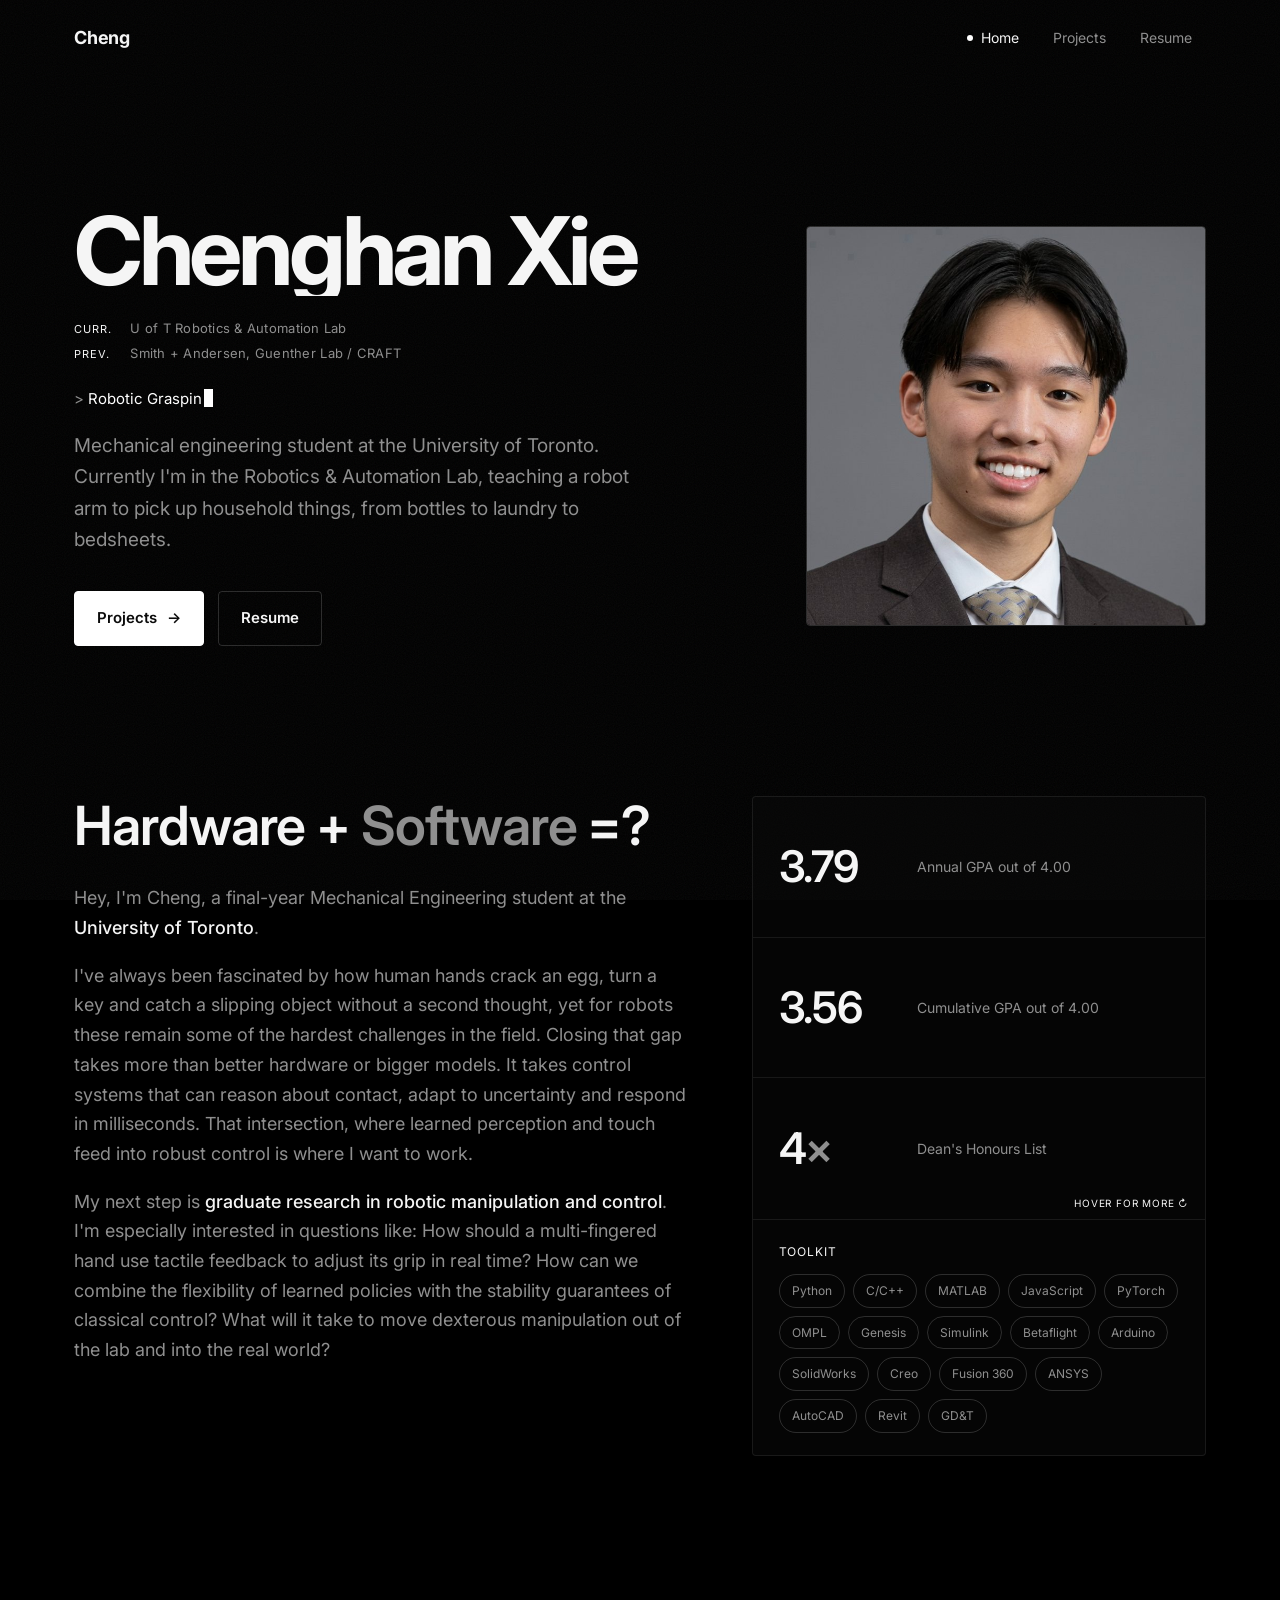
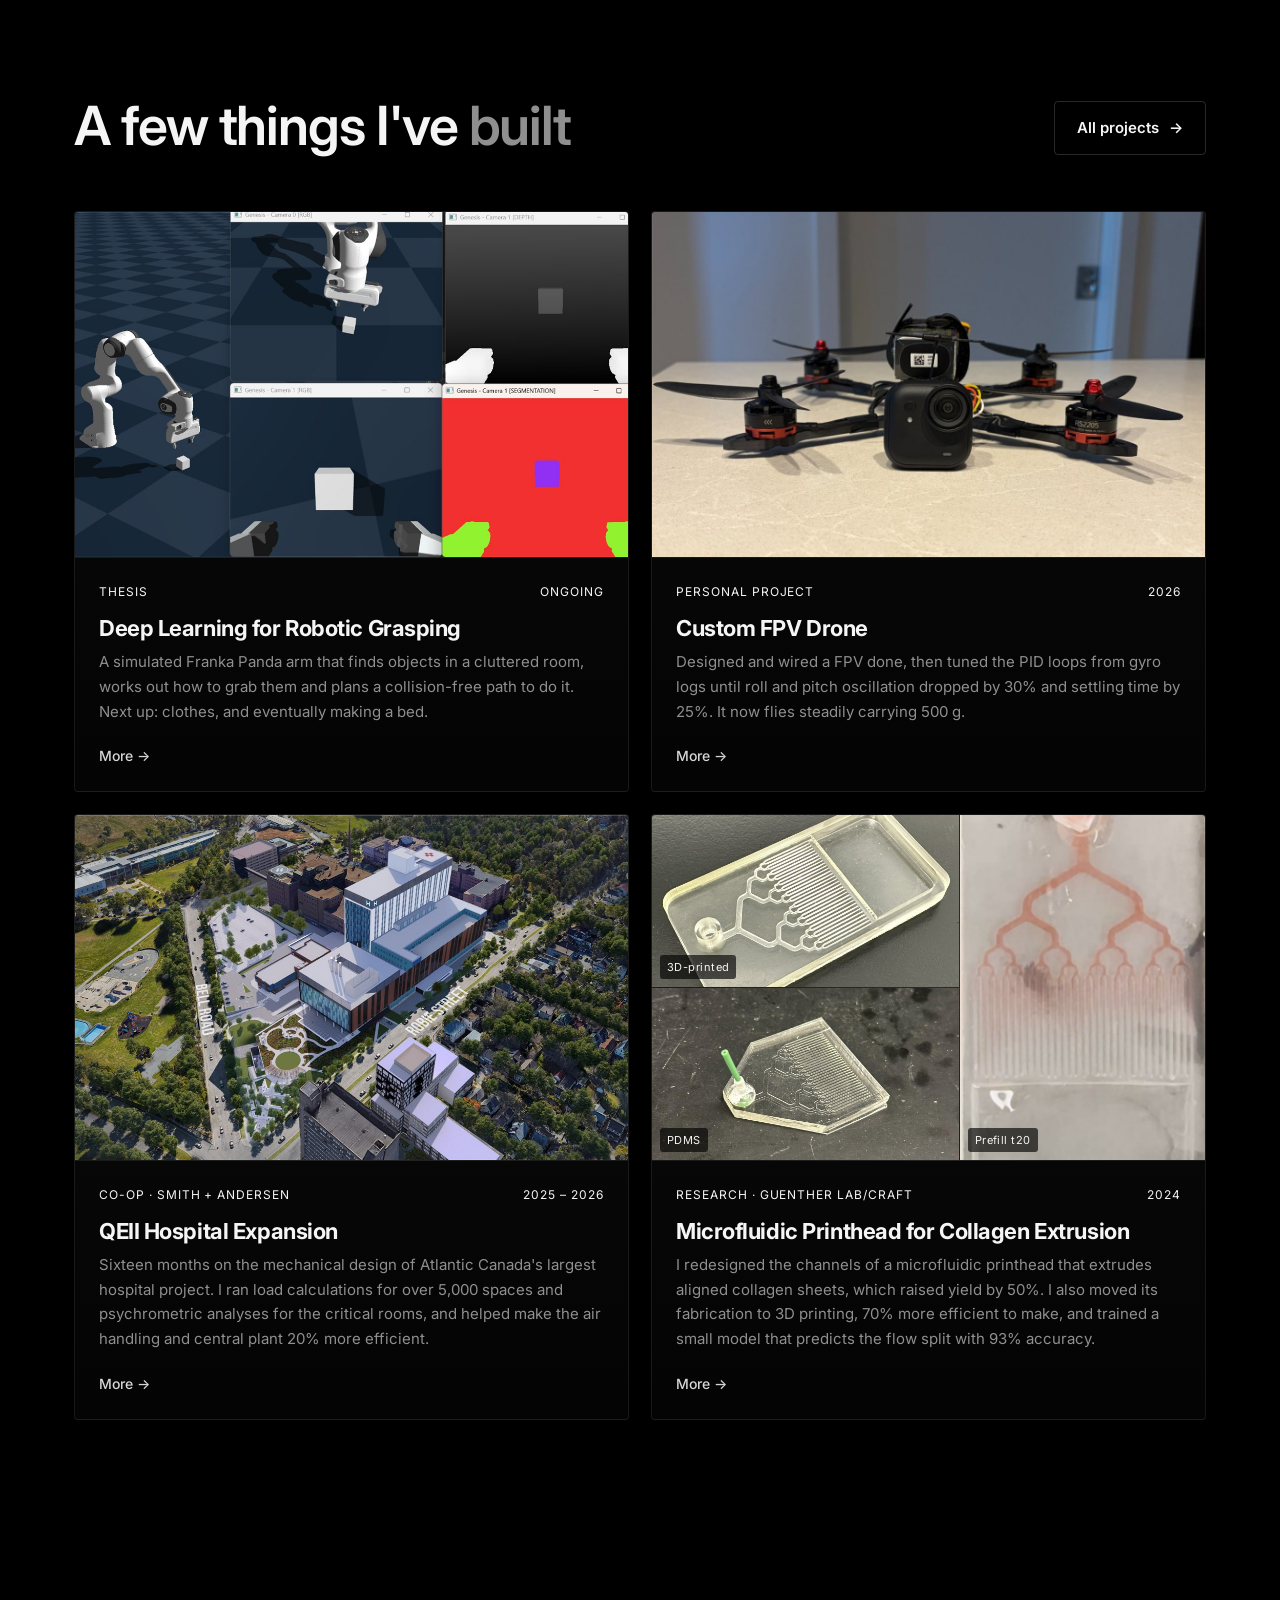
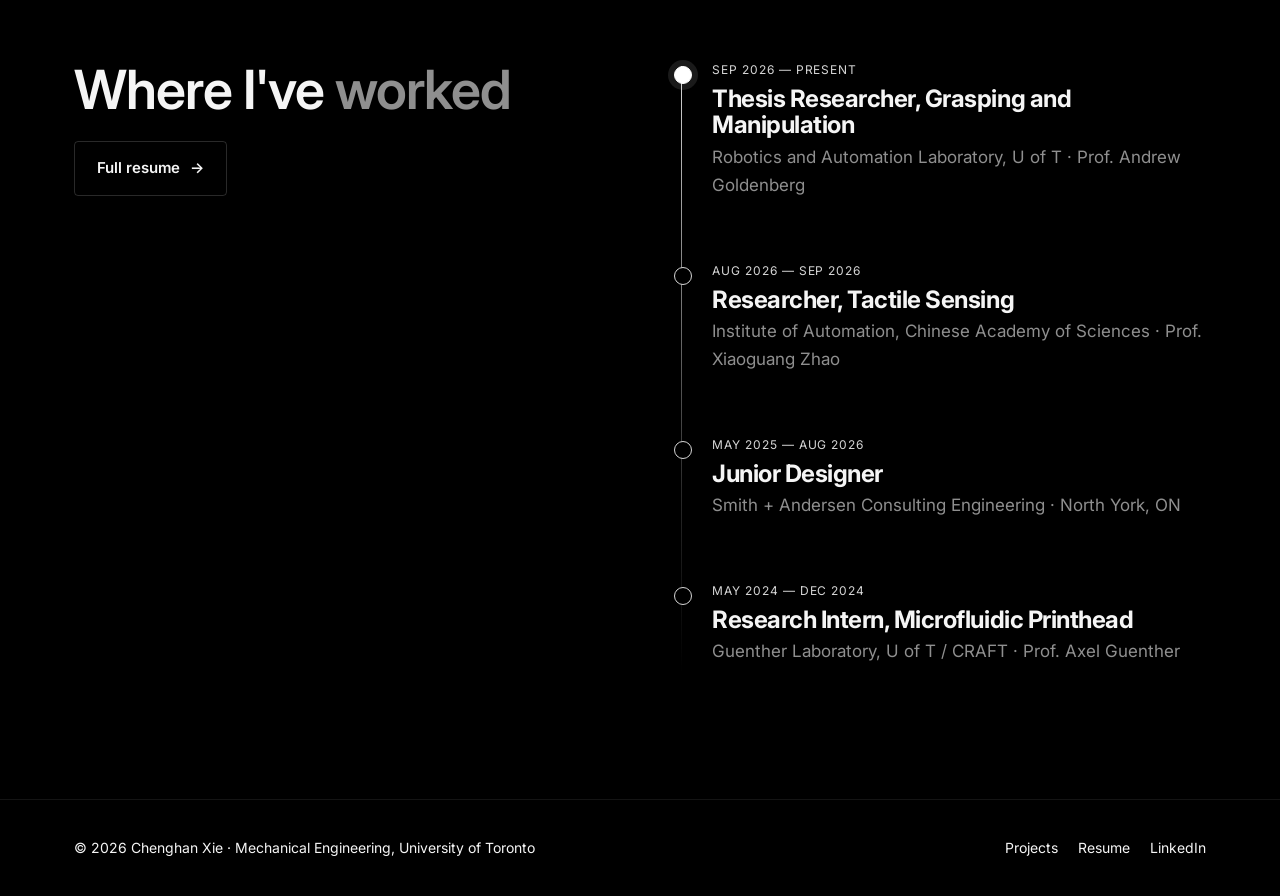
==== index.html @ 2b2cd71b "Initial site" ====
<!DOCTYPE html>
<html lang="en">
<head>
  <meta charset="UTF-8">
  <meta name="viewport" content="width=device-width, initial-scale=1.0">
  <title>Chenghan Xie</title>
  <meta name="description" content="Chenghan Xie, a mechanical engineering student at the University of Toronto working on robotic grasping and dexterous manipulation.">
  <link rel="preconnect" href="https://fonts.googleapis.com">
  <link rel="preconnect" href="https://fonts.gstatic.com" crossorigin>
  <link href="https://fonts.googleapis.com/css2?family=Inter:wght@400;500;600;700&display=swap" rel="stylesheet">
  <link rel="stylesheet" href="style.css">
</head>
<body>

  <nav class="nav">
    <div class="nav-inner">
      <a href="index.html" class="logo" aria-label="Home">
        Cheng<span class="tag"></span>
      </a>
      <button class="nav-toggle" aria-label="Menu" aria-expanded="false">☰</button>
      <ul class="nav-links">
        <li><a href="index.html" class="active">Home</a></li>
        <li><a href="projects.html">Projects</a></li>
        <li><a href="cv.html">Resume</a></li>
      </ul>
    </div>
  </nav>

  <header class="hero">
    <div class="container hero-grid">
      <div>
        <h1>
          <span class="line"><span>Chenghan Xie</span></span>
        </h1>
        <div class="affil mono"><span>Curr.</span> U of T Robotics &amp; Automation Lab<br><span>Prev.</span> Smith + Andersen, Guenther Lab / CRAFT</div>
        <div class="roles">&gt; <span class="typed" data-words='["Robotic Grasping","Robot Learning","Obstacle Avoidance","Mechanical Design", "Hospital Mechanical Systems"]'></span><span class="caret"></span></div>
        <p class="lead">Mechanical engineering student at the University of Toronto. Currently I'm in the Robotics &amp; Automation Lab, teaching a robot arm to pick up household things, from bottles to laundry to bedsheets.</p>
        <div class="hero-ctas">
          <a href="projects.html" class="btn btn-primary">Projects <span class="arrow">→</span></a>
          <a href="cv.html" class="btn">Resume</a>
        </div>
      </div>
      <figure class="hero-photo">
        <img src="images/headshot-web.jpg" alt="Headshot of Chenghan Xie" width="760" height="765">
      </figure>

    </div>

  </header>

  <section id="about">
    <div class="container about-split">
      <div class="about-text reveal">
        <h2 style="margin-bottom: 28px;">Hardware + <em>Software</em> =? </h2>
        <p>Hey, I'm Cheng, a final-year Mechanical Engineering student at the <strong>University of Toronto</strong>.</p>
        <p>I've always been fascinated by how human hands crack an egg, turn a key and catch a slipping object without a second thought, yet for robots these remain some of the hardest challenges in the field. Closing that gap takes more than better hardware or bigger models. It takes control systems that can reason about contact, adapt to uncertainty and respond in milliseconds. That intersection, where learned perception and touch feed into robust control is where I want to work.</p>
        <p>My next step is <strong>graduate research in robotic manipulation and control</strong>. I'm especially interested in questions like: How should a multi-fingered hand use tactile feedback to adjust its grip in real time? How can we combine the flexibility of learned policies with the stability guarantees of classical control? What will it take to move dexterous manipulation out of the lab and into the real world?</p>
      </div>
      <aside class="about-side">
        <div class="stats reveal">
          <div class="flip" tabindex="0" role="button" aria-label="GPA highlights. Activate to flip to full academic history.">
            <div class="flip-inner">
              <div class="flip-face flip-front">
                <div class="stat"><span class="idx mono"></span><div class="num"><span data-count="3.90">0</span></div><div class="label">Annual GPA out of 4.00</div></div>
                <div class="stat"><span class="idx mono"></span><div class="num"><span data-count="3.66">0</span></div><div class="label">Cumulative GPA out of 4.00</div></div>
                <div class="stat"><span class="idx mono"></span><div class="num"><span data-count="4">0</span><span class="unit">×</span></div><div class="label">Dean's Honours List</div></div>
                <span class="flip-hint mono"><span class="h-hover">Hover</span><span class="h-tap">Tap</span> for more ↻</span>
              </div>
              <div class="flip-face flip-back">
                <div class="ah-head mono">University of Toronto · B.A.Sc. Mechanical Engineering · 2022 – 2027</div>
                <div class="ah-col">
                  <h4 class="mono">Annual GPA</h4>
                  <div class="gbar"><span>Year 1</span><div class="track"><div class="fill" style="--w:82%"></div></div><b>3.28/4.00</b></div>
                  <div class="gbar"><span>Year 2</span><div class="track"><div class="fill" style="--w:95.75%"></div></div><b>3.83/4.00</b></div>
                  <div class="gbar"><span>Year 3</span><div class="track"><div class="fill" style="--w:97.5%"></div></div><b>3.90/4.00</b></div>
                  <p class="ah-note">Cumulative GPA <b>3.66</b></p>
                </div>
                <div class="ah-col">
                  <h4 class="mono">Honours &amp; awards</h4>
                  <div class="ah-item"><b>Dean's Honours List ×4</b><span></div>
                  <div class="ah-item"><b>MIE Summer Research Award</b><span>2024 · $7,500 · Guenther Lab</span></div>
                </div>
                <div class="ah-col">
                  <h4 class="mono">Teams &amp; leadership</h4>
                  <div class="ah-item"><b>U of T Formula Racing</b><span>Suspension Member · kinematic analysis, FEA</span></div>
                  <div class="ah-item"><b>ASHRAE U of T</b><span>Vice President</span></div>
                </div>
              </div>
            </div>
          </div>
          <div class="toolkit"><span class="mono">Toolkit</span><div class="chips"><span class="chip">Python</span><span class="chip">C/C++</span><span class="chip">MATLAB</span><span class="chip">JavaScript</span><span class="chip">PyTorch</span><span class="chip">OMPL</span><span class="chip">Genesis</span><span class="chip">Simulink</span><span class="chip">Betaflight</span><span class="chip">Arduino</span><span class="chip">SolidWorks</span><span class="chip">Creo</span><span class="chip">Fusion 360</span><span class="chip">ANSYS</span><span class="chip">AutoCAD</span><span class="chip">Revit</span><span class="chip">GD&amp;T</span></div></div>
        </div>
      </aside>
    </div>
  </section>

  <section id="work">
    <div class="container">
      <div class="section-head">
        <div class="reveal">
          <h2>A few things I've <em>built</em></h2>
        </div>
        <a href="projects.html" class="btn reveal">All projects <span class="arrow">→</span></a>
      </div>

      <div class="feature-grid two">
        <a href="projects.html#thesis" class="pcard reveal">
          <div class="viz"><img src="images/web/thesis-genesis.jpg" alt="Simulated Franka Panda arm reaching for a cube in Genesis, with RGB, depth and segmentation camera views" loading="lazy"></div>
          <div class="body">
            <div class="meta mono"><span>Thesis</span><span>Ongoing</span></div>
            <h3>Deep Learning for Robotic Grasping</h3>
            <p>A simulated Franka Panda arm that finds objects in a cluttered room, works out how to grab them and plans a collision-free path to do it. Next up: clothes, and eventually making a bed.</p>
            <span class="more">More →</span>
          </div>
        </a>

        <a href="projects.html#uav" class="pcard reveal reveal-delay-1">
          <div class="viz"><img src="images/web/uav-drone.jpg" alt="Custom-built FPV drone with a mounted action camera" loading="lazy"></div>
          <div class="body">
            <div class="meta mono"><span>Personal project</span><span>2026</span></div>
            <h3>Custom FPV Drone</h3>
            <p>Designed and wired a FPV done, then tuned the PID loops from gyro logs until roll and pitch oscillation dropped by 30% and settling time by 25%. It now flies steadily carrying 500 g.</p>
            <span class="more">More →</span>
          </div>
        </a>

        <a href="projects.html#hospital" class="pcard reveal">
          <div class="viz"><img src="images/web/qeii.jpg" alt="Rendering of the QEII Health Infrastructure Expansion Project in Halifax" loading="lazy"></div>
          <div class="body">
            <div class="meta mono"><span>Co-op · Smith + Andersen</span><span>2025 – 2026</span></div>
            <h3>QEII Hospital Expansion</h3>
            <p>Sixteen months on the mechanical design of Atlantic Canada's largest hospital project. I ran load calculations for over 5,000 spaces and psychrometric analyses for the critical rooms, and helped make the air handling and central plant 20% more efficient.</p>
            <span class="more">More →</span>
          </div>
        </a>

        <a href="projects.html#printhead" class="pcard reveal reveal-delay-1">
          <div class="viz">
            <div class="ph-grid">
              <div class="ph-compare">
                <div class="ph-cell"><img src="images/web/printhead-3d.jpg" alt="3D-printed clear microfluidic printhead with a bifurcating channel manifold" loading="lazy"><span class="ph-label">3D-printed</span></div>
                <div class="ph-cell"><img src="images/web/printhead-pdms.jpg" alt="PDMS microfluidic printhead with the same channel manifold and a green inlet tube" loading="lazy"><span class="ph-label">PDMS</span></div>
              </div>
              <div class="ph-cell slides" aria-label="Prefill sequence from t0 to t30">
                <img src="images/web/prefill-t0.jpg" class="on" data-label="Prefill t0" alt="Printhead prefill at t0">
                <img src="images/web/prefill-t8.jpg" data-label="Prefill t8" alt="Printhead prefill at t8">
                <img src="images/web/prefill-t12.jpg" data-label="Prefill t12" alt="Printhead prefill at t12">
                <img src="images/web/prefill-t20.jpg" data-label="Prefill t20" alt="Printhead prefill at t20">
                <img src="images/web/prefill-t30.jpg" data-label="Prefill t30" alt="Printhead prefill at t30">
                <span class="ph-label slide-label">Prefill t0</span>
              </div>
            </div>
          </div>
          <div class="body">
            <div class="meta mono"><span>Research · Guenther Lab/CRAFT</span><span>2024</span></div>
            <h3>Microfluidic Printhead for Collagen Extrusion</h3>
            <p>I redesigned the channels of a microfluidic printhead that extrudes aligned collagen sheets, which raised yield by 50%. I also moved its fabrication to 3D printing, 70% more efficient to make, and trained a small model that predicts the flow split with 93% accuracy.</p>
            <span class="more">More →</span>
          </div>
        </a>
      </div>
    </div>
  </section>

  <section id="experience">
    <div class="container about-grid" style="align-items: start;">
      <div class="reveal" style="position: sticky; top: 130px;">
        <h2 style="margin-bottom: 22px;">Where I've <em>worked</em></h2>
        <a href="cv.html" class="btn">Full resume <span class="arrow">→</span></a>
      </div>

      <div class="timeline">
        <div class="tl-item current reveal">
          <div class="when mono">Sep 2026 — Present</div>
          <h3>Thesis Researcher, Grasping and Manipulation</h3>
          <div class="where">Robotics and Automation Laboratory, U of T · Prof. Andrew Goldenberg</div>
        </div>
        <div class="tl-item reveal">
          <div class="when mono">Aug 2026 — Sep 2026</div>
          <h3>Researcher, Tactile Sensing</h3>
          <div class="where">Institute of Automation, Chinese Academy of Sciences · Prof. Xiaoguang Zhao</div>
        </div>
        <div class="tl-item reveal">
          <div class="when mono">May 2025 — Aug 2026</div>
          <h3>Junior Designer</h3>
          <div class="where">Smith + Andersen Consulting Engineering · North York, ON</div>
        </div>
        <div class="tl-item reveal">
          <div class="when mono">May 2024 — Dec 2024</div>
          <h3>Research Intern, Microfluidic Printhead</h3>
          <div class="where">Guenther Laboratory, U of T / CRAFT · Prof. Axel Guenther</div>
        </div>
      </div>
    </div>
  </section>

  <footer class="site-footer">
    <div class="container foot-inner">
      <span>© <span data-year></span> Chenghan Xie · Mechanical Engineering, University of Toronto</span>
      <div class="foot-links">
        <a href="projects.html">Projects</a>
        <a href="cv.html">Resume</a>
        <a href="https://www.linkedin.com/in/chenghan-xie/" target="_blank" rel="noopener">LinkedIn</a>
      </div>
    </div>
  </footer>

  <script src="main.js"></script>
</body>
</html>
---- style.css ----
:root {
  --bg: #000000;
  --bg-2: #050505;
  --panel: #0a0a0a;
  --panel-2: #111111;
  --line: rgba(255,255,255,0.08);
  --line-strong: rgba(255,255,255,0.16);
  --text: #f5f5f5;
  --muted: #8f8f8f;
  --dim: #5e5e5e;
  --cyan: #d6d6d6;
  --cyan-soft: rgba(255,255,255,0.06);
  --accent: #ffffff;
  --accent-soft: rgba(255,255,255,0.10);
  --green: #d9d9d9;

  --font-body: "Inter", system-ui, sans-serif;
  --font-display: var(--font-body);
  --font-mono: var(--font-body);

  --maxw: 1180px;
  --radius: 4px;
  --ease: cubic-bezier(.2, .7, .2, 1);
}

* { margin: 0; padding: 0; box-sizing: border-box; }

html { scroll-behavior: smooth; }

body {
  background: var(--bg);
  color: var(--text);
  font-family: var(--font-body);
  font-size: 17px;
  line-height: 1.65;
  -webkit-font-smoothing: antialiased;
  overflow-x: hidden;
}

body::after {
  content: "";
  position: fixed;
  inset: 0;
  z-index: -1;
  pointer-events: none;
  opacity: .05;
  background-image: url("data:image/svg+xml,%3Csvg xmlns='http://www.w3.org/2000/svg' width='160' height='160'%3E%3Cfilter id='n'%3E%3CfeTurbulence type='fractalNoise' baseFrequency='.9' numOctaves='2' stitchTiles='stitch'/%3E%3C/filter%3E%3Crect width='100%25' height='100%25' filter='url(%23n)'/%3E%3C/svg%3E");
}

img { max-width: 100%; display: block; }

a { color: inherit; text-decoration: none; }

::selection { background: var(--accent); color: #000; }

.container {
  max-width: var(--maxw);
  margin: 0 auto;
  padding: 0 24px;
}

.mono {
  font-family: var(--font-mono);
  font-size: 12px;
  letter-spacing: .08em;
  text-transform: uppercase;
}

.nav {
  position: fixed;
  top: 0; left: 0; right: 0;
  z-index: 100;
  transition: background .3s, border-color .3s, backdrop-filter .3s;
  border-bottom: 1px solid transparent;
}

.nav.scrolled {
  background: rgba(0,0,0,.78);
  backdrop-filter: blur(14px);
  border-bottom-color: var(--line);
}

.nav-inner {
  max-width: var(--maxw);
  margin: 0 auto;
  padding: 18px 24px;
  display: flex;
  align-items: center;
  justify-content: space-between;
}

.logo {
  display: flex;
  align-items: center;
  gap: 10px;
  font-family: var(--font-display);
  font-weight: 700;
  font-size: 18px;
  letter-spacing: -.01em;
}

.logo svg { width: 28px; height: 28px; color: var(--text); }

.logo span.tag { color: var(--text); font-family: var(--font-mono); font-size: 11px; font-weight: 400; }

.nav-links {
  display: flex;
  align-items: center;
  gap: 6px;
  list-style: none;
}

.nav-links a {
  display: block;
  padding: 8px 14px;
  border-radius: 4px;
  font-size: 14px;
  color: var(--muted);
  transition: color .2s, background .2s;
}

.nav-links a:hover { color: var(--text); background: rgba(255,255,255,.04); }

.nav-links a.active { color: var(--text); }

.nav-links a.active::before {
  content: "";
  display: inline-block;
  width: 6px; height: 6px;
  margin-right: 8px;
  border-radius: 50%;
  background: var(--accent);
  vertical-align: middle;
  transform: translateY(-1px);
}

.nav-links a.btn-nav {
  color: #000;
  background: var(--text);
  font-weight: 600;
  margin-left: 8px;
}

.nav-links a.btn-nav:hover { background: var(--cyan); }

.nav-toggle {
  display: none;
  background: none;
  border: 1px solid var(--line-strong);
  color: var(--text);
  border-radius: 4px;
  width: 40px; height: 40px;
  font-family: inherit;
  cursor: pointer;
}

.btn {
  display: inline-flex;
  align-items: center;
  gap: 10px;
  padding: 14px 22px;
  border-radius: 4px;
  font-weight: 600;
  font-size: 15px;
  border: 1px solid var(--line-strong);
  transition: transform .25s var(--ease), background .25s, border-color .25s, color .25s;
  cursor: pointer;
  background: none;
  color: var(--text);
  font-family: inherit;
}

.btn:hover { transform: translateY(-2px); border-color: var(--cyan); }

.btn-primary { background: var(--accent); color: #0b0b0b; border-color: var(--accent); }

.btn-primary:hover { background: #d4d4d4; border-color: #d4d4d4; }

.btn .arrow { transition: transform .25s var(--ease); }

.btn:hover .arrow { transform: translateX(4px); }

section { position: relative; padding: 120px 0; }

.section-head {
  display: flex;
  align-items: flex-end;
  justify-content: space-between;
  gap: 24px;
  margin-bottom: 56px;
  flex-wrap: wrap;
}

.eyebrow {
  display: inline-flex;
  align-items: center;
  gap: 10px;
  color: var(--cyan);
  margin-bottom: 16px;
}

.eyebrow::before {
  content: "";
  width: 28px;
  height: 1px;
  background: var(--cyan);
}

h1, h2, h3, h4 {
  font-family: var(--font-display);
  letter-spacing: -.02em;
  line-height: 1.1;
}

h2 { font-size: clamp(34px, 4.5vw, 54px); font-weight: 600; }

h2 em { font-style: normal; color: var(--muted); }

.lead { color: var(--muted); font-size: 19px; max-width: 620px; }

.reveal {
  opacity: 0;
  transform: translateY(28px);
  transition: opacity .9s var(--ease), transform .9s var(--ease);
}

.reveal.in { opacity: 1; transform: none; }

.reveal-delay-1 { transition-delay: .1s; }
.reveal-delay-2 { transition-delay: .2s; }
.reveal-delay-3 { transition-delay: .3s; }

.hero {
  position: relative;
  min-height: 84vh;
  display: flex;
  align-items: center;
  padding: 120px 0 24px;
  overflow: hidden;
}

.hero-canvas {
  position: absolute;
  inset: 0;
  width: 100%;
  height: 100%;
}

.hand-hud { position: absolute; inset: 0; pointer-events: none; z-index: 1; overflow: hidden; }

.hud-label {
  position: absolute;
  top: 0; left: 0;
  font-family: var(--font-mono);
  font-size: 10px;
  letter-spacing: .08em;
  color: var(--muted);
  padding-left: 10px;
  border-left: 1px solid var(--cyan);
  line-height: 1.5;
  white-space: nowrap;
  will-change: transform;
}

.hud-label::before {
  content: "";
  position: absolute;
  left: -19px; top: 26px;
  width: 18px; height: 1px;
  background: var(--cyan);
  transform: rotate(-35deg);
  transform-origin: right center;
}

.hud-label span { display: block; color: var(--text); }

.hud-label.left { padding: 0 10px 0 0; border-left: none; border-right: 1px solid var(--cyan); text-align: right; }

.hud-label.left::before { left: auto; right: -19px; top: -8px; transform: rotate(-35deg); transform-origin: left center; }

.hud-label b { color: var(--cyan); font-weight: 500; }

@media (max-width: 1000px) { .hand-hud { display: none; } }

.hero-grid {
  position: relative;
  z-index: 2;
  display: grid;
  grid-template-columns: 1.1fr 1fr;
  gap: 40px;
  align-items: center;
  pointer-events: none;
}

.hero-grid a, .hero-grid button { pointer-events: auto; }

.hero-photo { justify-self: end; width: min(100%, 400px); margin: 0; }
.hero-photo img {
  display: block;
  width: 100%;
  height: auto;
  aspect-ratio: 1;
  object-fit: cover;
  border: 1px solid var(--line-strong);
  border-radius: var(--radius);
}

.status-chip {
  display: inline-flex;
  align-items: center;
  gap: 10px;
  padding: 7px 14px 7px 10px;
  border: 1px solid var(--line-strong);
  border-radius: 999px;
  background: rgba(10,10,10,.7);
  backdrop-filter: blur(8px);
  font-size: 13px;
  color: var(--muted);
  margin-bottom: 28px;
}

.status-chip .dot {
  width: 8px; height: 8px;
  border-radius: 50%;
  background: var(--green);
  box-shadow: 0 0 0 0 rgba(255,255,255,.6);
  animation: pulse 2s infinite;
}

.hero h1 {
  font-size: clamp(48px, 7.4vw, 104px);
  font-weight: 700;
  letter-spacing: -.045em;
  line-height: .95;
  margin-bottom: 26px;
}

.hero h1 .line { display: block; overflow: hidden; }

.hero h1 .line span {
  display: inline-block;
  transform: translateY(105%);
  animation: rise 1s var(--ease) forwards;
}

.hero h1 .line:nth-child(2) span { animation-delay: .12s; }

.hero h1 .outline {
  color: transparent;
  -webkit-text-stroke: 1.2px var(--text);
}

.hero .roles {
  font-family: var(--font-mono);
  font-size: 15px;
  color: var(--muted);
  margin-bottom: 18px;
  min-height: 24px;
}

.hero .roles .typed { color: var(--accent); }

.hero .roles .caret {
  display: inline-block;
  width: 9px; height: 18px;
  background: var(--accent);
  vertical-align: -3px;
  margin-left: 2px;
  animation: blink 1s steps(1) infinite;
}

.hero p.lead { margin-bottom: 36px; }

.hero-ctas { display: flex; gap: 14px; flex-wrap: wrap; }

.hero-spec {
  position: absolute;
  right: calc(-1 * max(0px, (100vw - var(--maxw)) / 2 - 24px));
  bottom: -150px;
  font-family: var(--font-mono);
  font-size: 11px;
  color: var(--text);
  border: 1px solid var(--line-strong);
  background: rgba(0,0,0,.6);
  backdrop-filter: blur(6px);
  min-width: 260px;
}

.hero-spec .row {
  display: grid;
  grid-template-columns: 110px 1fr;
  border-bottom: 1px solid var(--line);
}

.hero-spec .row:last-child { border-bottom: none; }

.hero-spec .row > div { padding: 7px 10px; }

.hero-spec .row > div:first-child { border-right: 1px solid var(--line); text-transform: uppercase; letter-spacing: .08em; }

.hero-spec .row > div:last-child { color: var(--text); }

.hero-spec .title-row { background: var(--cyan-soft); color: var(--cyan); padding: 7px 10px; letter-spacing: .1em; }

.scroll-cue {
  position: absolute;
  bottom: 28px;
  left: 50%;
  transform: translateX(-50%);
  display: flex;
  flex-direction: column;
  align-items: center;
  gap: 10px;
  color: var(--text);
  z-index: 2;
}

.scroll-cue .mouse {
  width: 22px; height: 34px;
  border: 1.5px solid var(--dim);
  border-radius: 4px;
  position: relative;
}

.scroll-cue .mouse::after {
  content: "";
  position: absolute;
  left: 50%; top: 7px;
  width: 2px; height: 7px;
  margin-left: -1px;
  background: var(--cyan);
  border-radius: 2px;
  animation: wheel 1.8s infinite;
}

.marquee {
  border-top: 1px solid var(--line);
  border-bottom: 1px solid var(--line);
  padding: 22px 0;
  overflow: hidden;
  background: rgba(8,8,8,.6);
  mask-image: linear-gradient(90deg, transparent, #000 10%, #000 90%, transparent);
}

.marquee-track {
  display: flex;
  gap: 56px;
  width: max-content;
  animation: marquee 40s linear infinite;
}

.marquee-track span {
  font-family: var(--font-display);
  font-size: 22px;
  font-weight: 500;
  color: var(--muted);
  white-space: nowrap;
  display: flex;
  align-items: center;
  gap: 56px;
}

.marquee-track span::after { content: "✦"; color: var(--accent); font-size: 14px; }

.stats {
  display: grid;
  grid-template-columns: repeat(3, 1fr);
  border: 1px solid var(--line);
  border-radius: var(--radius);
  overflow: hidden;
  background: rgba(10,10,10,.5);
}

.stat {
  padding: 32px 26px;
  border-right: 1px solid var(--line);
  position: relative;
}

.stat:nth-child(3) { border-right: none; }

.stats .toolkit {
  grid-column: 1 / -1;
  display: flex;
  align-items: baseline;
  gap: 22px;
  padding: 22px 26px;
  border-top: 1px solid var(--line);
}

.stats .toolkit > .mono { color: var(--text); flex: none; }

.stats .toolkit .chips { margin-top: 0; }

.about-solo .about-text { max-width: 820px; }

.stat .num {
  font-family: var(--font-display);
  font-size: clamp(32px, 3.4vw, 46px);
  font-weight: 600;
  letter-spacing: -.03em;
  line-height: 1;
  margin-bottom: 10px;
}

.stat .num .unit { color: var(--muted); }

.stat .label { color: var(--muted); font-size: 14px; line-height: 1.4; }

.stat .idx { position: absolute; top: 12px; right: 14px; color: var(--text); }

.about-grid {
  display: grid;
  grid-template-columns: 1fr 1fr;
  gap: 64px;
  align-items: center;
}

.about-text p { color: var(--muted); margin-bottom: 18px; font-size: 18px; }

.about-text p strong { color: var(--text); font-weight: 500; }

.figure {
  border: 1px solid var(--line-strong);
  border-radius: var(--radius);
  background: rgba(6,6,6,.8);
  position: relative;
  overflow: hidden;
}

.figure-head, .figure-foot {
  display: flex;
  justify-content: space-between;
  padding: 12px 16px;
  color: var(--text);
  border-bottom: 1px solid var(--line);
}

.figure-foot { border-bottom: none; border-top: 1px solid var(--line); }

.figure-foot b { color: var(--cyan); font-weight: 500; }

.figure svg { display: block; width: 100%; height: auto; }

.chips { display: flex; flex-wrap: wrap; gap: 8px; margin-top: 26px; }

.chip {
  font-family: var(--font-mono);
  font-size: 12px;
  padding: 6px 12px;
  border-radius: 999px;
  border: 1px solid var(--line-strong);
  color: var(--muted);
}

.feature-grid {
  display: grid;
  grid-template-columns: repeat(3, 1fr);
  gap: 22px;
}

.pcard {
  position: relative;
  border: 1px solid var(--line);
  border-radius: var(--radius);
  background: linear-gradient(180deg, var(--panel), rgba(10,10,10,.4));
  overflow: hidden;
  display: flex;
  flex-direction: column;
  transition: transform .5s var(--ease), border-color .3s;
  transform-style: preserve-3d;
}

.pcard .viz {
  aspect-ratio: 16 / 10;
  border-bottom: 1px solid var(--line);
  background: radial-gradient(circle at 50% 40%, rgba(255,255,255,.08), transparent 70%);
  position: relative;
  overflow: hidden;
}

.pcard .viz svg { width: 100%; height: 100%; }

.pcard .viz img { width: 100%; height: 100%; object-fit: cover; }

.pcard .body { padding: 24px; display: flex; flex-direction: column; flex: 1; }

.pcard .meta { display: flex; justify-content: space-between; color: var(--text); margin-bottom: 14px; }

.pcard h3 { font-size: 22px; margin-bottom: 10px; }

.pcard p { color: var(--muted); font-size: 15px; flex: 1; }

.pcard .more {
  margin-top: 20px;
  display: inline-flex;
  align-items: center;
  gap: 8px;
  color: var(--cyan);
  font-size: 14px;
  font-weight: 500;
}

.timeline { position: relative; padding-left: 40px; }

.timeline::before {
  content: "";
  position: absolute;
  left: 9px; top: 6px; bottom: 6px;
  width: 1px;
  background: linear-gradient(var(--cyan), var(--line-strong) 70%, transparent);
}

.tl-item { position: relative; padding-bottom: 48px; }

.tl-item:last-child { padding-bottom: 0; }

.tl-item::before {
  content: "";
  position: absolute;
  left: -38px; top: 6px;
  width: 16px; height: 16px;
  border-radius: 50%;
  border: 1.5px solid var(--cyan);
  background: var(--bg);
}

.tl-item.current::before { background: var(--accent); border-color: var(--accent); box-shadow: 0 0 0 6px var(--accent-soft); }

.tl-item .when { color: var(--cyan); margin-bottom: 6px; }

.tl-item h3 { font-size: 24px; margin-bottom: 4px; }

.tl-item .where { color: var(--muted); margin-bottom: 14px; }

.tl-item ul { list-style: none; color: var(--muted); }

.tl-item li { position: relative; padding-left: 20px; margin-bottom: 6px; font-size: 16px; }

.tl-item li::before { content: "▸"; position: absolute; left: 0; color: var(--accent); font-size: 12px; top: 3px; }

.cta {
  border: 1px solid var(--line-strong);
  border-radius: 4px;
  padding: 80px 56px;
  text-align: center;
  position: relative;
  overflow: hidden;
  background: radial-gradient(ellipse at 50% 0%, rgba(255,255,255,.12), transparent 60%), var(--panel);
}

.cta h2 { margin-bottom: 18px; }

.cta p { color: var(--muted); margin: 0 auto 34px; max-width: 520px; }

.cta .hero-ctas { justify-content: center; }

.cta .corner { position: absolute; width: 22px; height: 22px; border-color: var(--cyan); border-style: solid; }
.cta .corner.tl { top: 16px; left: 16px; border-width: 1.5px 0 0 1.5px; }
.cta .corner.tr { top: 16px; right: 16px; border-width: 1.5px 1.5px 0 0; }
.cta .corner.bl { bottom: 16px; left: 16px; border-width: 0 0 1.5px 1.5px; }
.cta .corner.br { bottom: 16px; right: 16px; border-width: 0 1.5px 1.5px 0; }

footer.site-footer {
  border-top: 1px solid var(--line);
  padding: 36px 0;
  color: var(--text);
  font-size: 14px;
}

footer .foot-inner {
  display: flex;
  justify-content: space-between;
  align-items: center;
  gap: 16px;
  flex-wrap: wrap;
}

footer .foot-links { display: flex; gap: 20px; }

footer .foot-links a:hover { color: var(--cyan); }

.page-hero { padding: 170px 0 70px; position: relative; }

.page-hero h1 {
  font-size: clamp(48px, 7vw, 92px);
  font-weight: 700;
  letter-spacing: -.045em;
  line-height: .95;
  margin-bottom: 22px;
}

.page-hero h1 .outline { color: transparent; -webkit-text-stroke: 1.2px var(--text); }

.title-block {
  margin-top: 46px;
  display: grid;
  grid-template-columns: repeat(4, 1fr);
  border: 1px solid var(--line-strong);
  font-family: var(--font-mono);
  font-size: 11px;
  text-transform: uppercase;
  letter-spacing: .08em;
}

.title-block > div { padding: 12px 14px; border-right: 1px solid var(--line-strong); }

.title-block > div:last-child { border-right: none; }

.title-block span { display: block; color: var(--text); margin-bottom: 4px; }

.title-block b { color: var(--text); font-weight: 500; }

.filters {
  display: flex;
  gap: 8px;
  flex-wrap: wrap;
  margin-bottom: 30px;
  position: sticky;
  top: 72px;
  z-index: 20;
  padding: 12px 0;
  background: linear-gradient(var(--bg) 70%, transparent);
}

.filters button {
  font-family: var(--font-mono);
  font-size: 12px;
  text-transform: uppercase;
  letter-spacing: .08em;
  padding: 9px 16px;
  border-radius: 999px;
  border: 1px solid var(--line-strong);
  background: rgba(10,10,10,.8);
  color: var(--muted);
  cursor: pointer;
  transition: all .2s;
}

.filters button:hover { color: var(--text); }

.filters button.active { background: var(--text); color: #000; border-color: var(--text); }

.filters button .count { opacity: .55; margin-left: 6px; }

.case {
  display: grid;
  grid-template-columns: 1fr 1.05fr;
  gap: 56px;
  padding: 72px 0;
  border-top: 1px solid var(--line);
  align-items: start;
  scroll-margin-top: 110px;
}

.case.hidden { display: none; }

.case:nth-of-type(even) .case-viz { order: 2; }

.case-viz { position: sticky; top: 140px; }

.case-viz .figure .stage {
  aspect-ratio: 4 / 3;
  position: relative;
  background: radial-gradient(circle at 50% 45%, rgba(255,255,255,.07), transparent 70%);
}

.case-viz .figure .stage svg, .case-viz .figure .stage img { position: absolute; inset: 0; width: 100%; height: 100%; }

.case-viz .figure .stage img { object-fit: contain; padding: 18px; }

.case-viz .figure .stage img.cover { object-fit: cover; padding: 0; }
.case-viz .figure .stage .stage-note { position: absolute; inset: 0; display: flex; align-items: center; justify-content: center; text-align: center; padding: 28px; color: var(--muted); font-size: 15px; line-height: 1.5; }

.case-viz .figure .stage.seq { aspect-ratio: auto; display: grid; gap: 1px; background: var(--line); }
.case-viz .figure .stage.seq img { position: static; width: 100%; height: auto; padding: 0; display: block; }
.stage.seq .seq-row { display: grid; grid-template-columns: .889fr 1.670fr; gap: 1px; }

.ph-grid { display: grid; grid-template-columns: 1.216fr 1fr; gap: 1px; background: var(--line); }
.ph-compare { display: grid; gap: 1px; align-content: start; }
.ph-cell { position: relative; background: var(--bg); }
.ph-label {
  position: absolute; left: 8px; bottom: 8px;
  padding: 3px 7px; border-radius: 3px;
  background: rgba(0,0,0,.65); color: var(--text);
  font-family: var(--font-mono); font-size: 11px; letter-spacing: .04em;
}
.slides { aspect-ratio: 520 / 896; overflow: hidden; }
.case-viz .figure .stage.seq .slides img { position: absolute; inset: 0; height: 100%; object-fit: cover; opacity: 0; }
.case-viz .figure .stage.seq .slides img.on { opacity: 1; }

.pcard .viz .ph-grid { height: 100%; grid-template-columns: 1.25fr 1fr; }
.pcard .viz .ph-compare { grid-template-rows: 1fr 1fr; }
.pcard .viz .slides { aspect-ratio: auto; }
.pcard .viz .ph-cell img { position: absolute; inset: 0; }
.pcard .viz .slides img { opacity: 0; }
.pcard .viz .slides img.on { opacity: 1; }

.viz-tabs { display: flex; gap: 6px; padding: 10px 12px; border-top: 1px solid var(--line); }

.viz-tabs button {
  font-family: var(--font-mono);
  font-size: 11px;
  letter-spacing: .08em;
  text-transform: uppercase;
  background: none;
  border: 1px solid var(--line);
  color: var(--text);
  padding: 5px 10px;
  border-radius: 6px;
  cursor: pointer;
}

.viz-tabs button.active { color: var(--cyan); border-color: var(--cyan); }

.case-body .pid { color: var(--accent); margin-bottom: 14px; display: flex; gap: 16px; align-items: center; flex-wrap: wrap; }

.case-body .pid .badge {
  color: var(--green);
  border: 1px solid rgba(255,255,255,.35);
  padding: 3px 9px;
  border-radius: 999px;
}

.case-body h2 { font-size: clamp(30px, 3.4vw, 42px); margin-bottom: 14px; }

.case-body .summary { color: var(--muted); font-size: 18px; margin-bottom: 26px; }

.case-meta {
  display: grid;
  grid-template-columns: repeat(3, 1fr);
  border: 1px solid var(--line);
  border-radius: 4px;
  margin-bottom: 28px;
  overflow: hidden;
}

.case-meta > div { padding: 12px 14px; border-right: 1px solid var(--line); }

.case-meta > div:last-child { border-right: none; }

.case-meta span { display: block; color: var(--text); font-family: var(--font-mono); font-size: 11px; text-transform: uppercase; letter-spacing: .08em; margin-bottom: 2px; }

.case-meta b { font-weight: 500; font-size: 14px; }

.metrics { display: grid; grid-template-columns: repeat(3, 1fr); gap: 12px; margin-bottom: 30px; }

.metric {
  border: 1px solid var(--line);
  border-radius: 4px;
  padding: 16px;
  background: rgba(10,10,10,.6);
}

.metric .v { font-family: var(--font-display); font-size: 30px; font-weight: 600; letter-spacing: -.03em; line-height: 1; }

.metric .v .unit { color: var(--muted); }

.metric .k { color: var(--muted); font-size: 13px; margin-top: 6px; line-height: 1.35; }

.case-body h4 {
  font-size: 17px;
  font-weight: 600;
  letter-spacing: -.01em;
  color: var(--text);
  margin: 26px 0 8px;
}

.case-body p { color: var(--muted); }

.case-body ul { list-style: none; }

.case-body li { position: relative; padding-left: 22px; color: var(--muted); margin-bottom: 8px; }

.case-body li::before { content: ""; position: absolute; left: 4px; top: .8em; width: 8px; height: 1px; background: var(--muted); }

.case-body li strong { color: var(--text); font-weight: 500; }

.tools { display: flex; flex-wrap: wrap; gap: 8px; margin-top: 26px; }

.p-index { border-top: 1px solid var(--line); }

.p-index a {
  display: grid;
  grid-template-columns: 1fr 200px 140px 30px;
  gap: 20px;
  align-items: center;
  padding: 20px 8px;
  border-bottom: 1px solid var(--line);
  transition: background .25s, padding .35s var(--ease);
}

.p-index a:hover { background: rgba(255,255,255,.04); padding-left: 18px; }

.p-index .t { font-family: var(--font-display); font-size: 21px; font-weight: 500; }

.p-index .c, .p-index .d { color: var(--text); }

.p-index .go { color: var(--cyan); transition: transform .3s var(--ease); }

.p-index a:hover .go { transform: translateX(6px); }

.cv-actions { display: flex; gap: 12px; flex-wrap: wrap; margin-top: 30px; }

.tex-viewer {
  border: 1px solid var(--line-strong);
  border-radius: 4px;
  overflow: hidden;
  background: #2b2b2b;
}

.tex-toolbar {
  display: flex;
  justify-content: space-between;
  align-items: center;
  gap: 12px;
  padding: 8px 14px;
  background: #1a1a1a;
  border-bottom: 1px solid var(--line-strong);
  font-size: 12px;
  color: var(--muted);
}

.tex-file { display: flex; align-items: center; gap: 8px; min-width: 0; white-space: nowrap; overflow: hidden; text-overflow: ellipsis; }
.tex-file svg, .tex-tools svg { width: 14px; height: 14px; flex: none; }

.tex-tools { display: flex; align-items: center; gap: 4px; }
.tex-tools button {
  display: grid; place-items: center;
  min-width: 28px; height: 28px; padding: 0 6px;
  border: 1px solid transparent; border-radius: 3px;
  background: none; color: var(--text); font: inherit; font-size: 15px; cursor: pointer;
}
.tex-tools button:hover { background: rgba(255,255,255,.07); border-color: var(--line-strong); }
.tex-tools .tex-fit { font-size: 11px; }
.tex-zoom { min-width: 44px; text-align: center; }
.tex-sep { width: 1px; height: 18px; background: var(--line-strong); margin: 0 8px; }

.tex-canvas { overflow: auto; padding: 28px; }
.tex-frame { margin: 0 auto; }

.tex-page {
  --pt: 1.3333px;
  width: 8.5in;
  min-height: 11in;
  padding: 0.5in 0.5in 0.6in;
  box-sizing: border-box;
  background: #fff;
  color: #000;
  box-shadow: 0 6px 24px rgba(0,0,0,.55);
  transform-origin: top left;
  font-family: "Computer Modern Serif", "Latin Modern Roman", "CMU Serif", Georgia, serif;
  font-size: calc(10 * var(--pt));
  line-height: 1.2;
  text-align: left;
  font-variant-ligatures: none;
  -webkit-font-smoothing: antialiased;
}

.tex-page a { color: inherit; text-decoration: underline; text-underline-offset: 2px; text-decoration-thickness: 0.5px; }
.tex-page b { font-weight: 700; }
.tex-page .bar { padding: 0 .1em; }

.tex-heading { text-align: center; margin-bottom: calc(4 * var(--pt)); }
.tex-heading h2 {
  font-family: inherit;
  font-size: calc(24.88 * var(--pt));
  font-weight: 700;
  font-variant: small-caps;
  letter-spacing: 0;
  line-height: 1.1;
  margin: 0;
}
.tex-heading p { font-size: calc(9 * var(--pt)); margin-top: calc(2 * var(--pt)); }

.tex-section {
  font-family: inherit;
  font-size: calc(12 * var(--pt));
  font-weight: 400;
  font-variant: small-caps;
  letter-spacing: 0;
  text-transform: none;
  color: #000;
  border-bottom: 0.4pt solid #000;
  padding-bottom: calc(1 * var(--pt));
  margin: calc(8 * var(--pt)) 0 calc(5 * var(--pt));
}

.tex-list { padding-left: 0.15in; }

.tex-sub { margin-bottom: calc(3 * var(--pt)); }
.tex-sub .row { display: flex; justify-content: space-between; gap: 12px; width: 97%; }
.tex-sub .row.sm { font-size: calc(9 * var(--pt)); }
.tex-sub .row > :last-child { white-space: nowrap; }
.tex-sub.project .row { margin-top: calc(2 * var(--pt)); }

.tex-sub ul { list-style: none; margin: calc(2 * var(--pt)) 0 calc(4 * var(--pt)); padding-left: 2.2em; }
.tex-sub li {
  position: relative;
  font-size: calc(9 * var(--pt));
  margin-bottom: calc(1 * var(--pt));
}
.tex-sub li::before {
  content: "";
  position: absolute;
  left: -0.9em; top: 0.55em;
  width: 3px; height: 3px; border-radius: 50%;
  background: #000;
}

.tex-skills, .tex-pub { font-size: calc(9 * var(--pt)); }

@media (max-width: 720px) {
  .tex-canvas { padding: 12px; }
  .tex-pages, .tex-sep { display: none; }
}

.bar-skill { margin-bottom: 12px; }

.bar-skill .row { display: flex; justify-content: space-between; font-size: 13px; color: var(--muted); margin-bottom: 5px; }

.bar-skill .track { height: 3px; background: var(--line-strong); border-radius: 3px; overflow: hidden; }

.bar-skill .fill { height: 100%; width: 0; background: linear-gradient(90deg, var(--cyan), var(--accent)); transition: width 1.4s var(--ease); }

.side-item { margin-bottom: 14px; }

.side-item b { display: block; font-size: 15px; font-weight: 600; }

.side-item span { color: var(--muted); font-size: 14px; }

@keyframes spin { to { transform: rotate(360deg); } }
@keyframes spin-rev { to { transform: rotate(-360deg); } }
@keyframes rise { to { transform: translateY(0); } }
@keyframes blink { 50% { opacity: 0; } }
@keyframes marquee { to { transform: translateX(-50%); } }
@keyframes wheel { 0% { opacity: 0; transform: translateY(-3px); } 40% { opacity: 1; } 100% { opacity: 0; transform: translateY(8px); } }
@keyframes pulse {
  0% { box-shadow: 0 0 0 0 rgba(255,255,255,.55); }
  70% { box-shadow: 0 0 0 9px rgba(255,255,255,0); }
  100% { box-shadow: 0 0 0 0 rgba(255,255,255,0); }
}
@keyframes dash { to { stroke-dashoffset: -100; } }
@keyframes dash-slow { to { stroke-dashoffset: -60; } }
@keyframes fadepulse { 0%, 100% { opacity: .25; } 50% { opacity: 1; } }
@keyframes bar-grow { from { transform: scaleX(0); } }

.sv-line { stroke: var(--cyan); fill: none; stroke-width: 1.5; }
.sv-dim { stroke: var(--dim); fill: none; stroke-width: 1; }
.sv-accent { stroke: var(--accent); fill: none; stroke-width: 1.8; }
.sv-text { fill: var(--text); font-family: var(--font-mono); font-size: 10px; letter-spacing: .06em; }
.sv-text-c { fill: var(--cyan); font-family: var(--font-mono); font-size: 10px; letter-spacing: .06em; }
.sv-text-a { fill: var(--accent); font-family: var(--font-mono); font-size: 10px; letter-spacing: .06em; }
.sv-flow { stroke: var(--cyan); fill: none; stroke-width: 2; stroke-dasharray: 4 8; animation: dash 3s linear infinite; }
.sv-flow-a { stroke: var(--accent); fill: none; stroke-width: 2; stroke-dasharray: 6 10; animation: dash 2.4s linear infinite; }
.sv-spin { transform-box: fill-box; transform-origin: center; animation: spin .35s linear infinite; }
.sv-spin-rev { transform-box: fill-box; transform-origin: center; animation: spin-rev .35s linear infinite; }
.sv-blink { animation: fadepulse 2.2s ease-in-out infinite; }

@media (max-width: 1000px) {
  .hero-grid { grid-template-columns: 1fr; }
  .hero-spec { position: static; justify-self: start; }
  .stats { grid-template-columns: repeat(2, 1fr); }
  .stat { border-bottom: 1px solid var(--line); }
  .stat:nth-child(2n) { border-right: none; }
  .stat:nth-child(3) { grid-column: span 2; border-right: none; }
  .stats .toolkit { border-top: none; flex-direction: column; gap: 12px; }
  .about-grid { grid-template-columns: 1fr; gap: 44px; }
  .feature-grid { grid-template-columns: 1fr 1fr; }
  .case { grid-template-columns: 1fr; gap: 32px; }
  .case:nth-of-type(even) .case-viz { order: 0; }
  .case-viz { position: relative; top: 0; }
  .p-index a { grid-template-columns: 1fr 30px; }
  .p-index .c, .p-index .d { display: none; }
}

@media (max-width: 720px) {
  body { font-size: 16px; }
  section { padding: 84px 0; }
  .container { padding: 0 16px; }
  .nav-inner { padding: 14px 16px; }
  .nav-toggle { display: grid; place-items: center; }
  .nav-links {
    position: absolute;
    top: 100%; left: 0; right: 0;
    flex-direction: column;
    align-items: stretch;
    background: rgba(0,0,0,.97);
    border-bottom: 1px solid var(--line);
    padding: 10px 16px 18px;
    display: none;
  }
  .nav-links.open { display: flex; }
  .nav-links a.btn-nav { margin: 8px 0 0; text-align: center; }
  .hero { padding-top: 110px; padding-bottom: 60px; align-items: flex-start; }
  .hero-photo { justify-self: start; width: min(100%, 300px); }
  .hero-spec { display: none; }
  .feature-grid { grid-template-columns: 1fr; }
  .filters { position: static; flex-wrap: nowrap; overflow-x: auto; scrollbar-width: none; }
  .filters button { flex: none; }
  .stats { grid-template-columns: 1fr 1fr; }
  .stat { padding: 24px 18px; }
  .metrics { grid-template-columns: 1fr 1fr 1fr; gap: 8px; }
  .metric { padding: 12px; }
  .metric .v { font-size: 22px; }
  .case-meta { grid-template-columns: 1fr; }
  .case-meta > div { border-right: none; border-bottom: 1px solid var(--line); }
  .case-meta > div:last-child { border-bottom: none; }
  .title-block { grid-template-columns: 1fr 1fr; }
  .title-block > div:nth-child(2) { border-right: none; }
  .title-block > div:nth-child(-n+2) { border-bottom: 1px solid var(--line-strong); }
  .cta { padding: 56px 22px; }
  .scroll-cue { display: none; }
}

@media (pointer: coarse) {
}

@media (prefers-reduced-motion: reduce) {
  *, *::before, *::after { animation-duration: .001ms !important; animation-iteration-count: 1 !important; transition-duration: .001ms !important; }
  .reveal { opacity: 1; transform: none; }
  .hero h1 .line span { transform: none; }
}

@media print {
  @page { size: letter; margin: 0; }
  html, body { background: #fff; }
  body::before, body::after, .nav,
  .page-hero, footer.site-footer, .no-print, .tex-toolbar { display: none !important; }
  section { padding: 0 !important; }
  .container { padding: 0; max-width: none; }
  .tex-viewer { border: none; border-radius: 0; background: none; }
  .tex-canvas { padding: 0; overflow: visible; }
  .tex-frame { width: auto !important; height: auto !important; }
  .tex-page { transform: none !important; box-shadow: none; min-height: 0; }
  .reveal { opacity: 1 !important; transform: none !important; }
}

.toolpath { stroke-dasharray: 1000; stroke-dashoffset: 1000; animation: draw 12s linear infinite; }
@keyframes draw { to { stroke-dashoffset: 0; } }
.cnn-bar { transform-box: fill-box; transform-origin: left center; animation: bar-cycle 4s var(--ease) infinite; }
@keyframes bar-cycle { 0% { transform: scaleX(0); } 35%, 85% { transform: scaleX(1); } 100% { transform: scaleX(0); } }
.draw-fast { stroke-dasharray: 1000; stroke-dashoffset: 1000; animation: draw 4.5s var(--ease) infinite; }
.raster { animation: raster 6s linear infinite; }
@keyframes raster { to { transform: translateX(-240px); } }

.feature-grid.two { grid-template-columns: 1fr 1fr; }
@media (max-width: 720px) { .feature-grid.two { grid-template-columns: 1fr; } }

.affil { color: var(--muted); line-height: 1.9; margin: -6px 0 22px; text-transform: none; letter-spacing: .02em; font-size: 13px; }
.affil span { display: inline-block; width: 52px; color: var(--text); text-transform: uppercase; letter-spacing: .1em; font-size: 11px; }

.flip { grid-column: 1 / -1; perspective: 1800px; cursor: pointer; outline: none; }
.flip-inner { display: grid; transform-style: preserve-3d; transition: transform .9s var(--ease); }
.flip-face { grid-area: 1 / 1; backface-visibility: hidden; -webkit-backface-visibility: hidden; }
.flip-front { position: relative; display: grid; grid-template-columns: repeat(3, 1fr); align-content: center; }
.flip-back { transform: rotateX(180deg); display: grid; grid-template-columns: 1.25fr 1fr 1fr; gap: 0 36px; padding: 26px; background: var(--bg-2); }
@media (hover: hover) { .flip:hover .flip-inner { transform: rotateX(180deg); } }
.flip.flipped .flip-inner, .flip:focus-visible .flip-inner { transform: rotateX(180deg); }

.flip-hint { position: absolute; right: 16px; bottom: 12px; color: var(--text); font-size: 10px; }
.flip-hint .h-tap { display: none; }
@media (hover: none) { .flip-hint .h-hover { display: none; } .flip-hint .h-tap { display: inline; } }

.ah-head { grid-column: 1 / -1; color: var(--text); font-size: 10px; padding-bottom: 14px; margin-bottom: 18px; border-bottom: 1px solid var(--line); }
.ah-col h4 { font-size: 11px; font-weight: 500; letter-spacing: .1em; text-transform: uppercase; color: var(--muted); margin-bottom: 14px; }
.gbar { display: grid; grid-template-columns: 54px 1fr auto; align-items: center; gap: 12px; margin-bottom: 10px; font-size: 13px; }
.gbar span { color: var(--muted); }
.gbar b { font-family: var(--font-display); font-weight: 600; text-align: right; }
.gbar .track { height: 3px; background: var(--line-strong); }
.gbar .fill { height: 100%; width: 0; background: var(--text); transition: width 1.1s var(--ease) .35s; }
.flip:hover .gbar .fill, .flip.flipped .gbar .fill, .flip:focus-visible .gbar .fill { width: var(--w); }
.ah-note { font-size: 12px; color: var(--muted); margin-top: 14px; line-height: 1.6; }
.ah-note b { color: var(--text); font-weight: 600; }
.ah-note span { color: var(--text); }
.ah-item { margin-bottom: 14px; }
.ah-item b { display: block; font-size: 15px; font-weight: 600; }
.ah-item span { color: var(--muted); font-size: 13px; }

@media (max-width: 1000px) {
  .flip-front { grid-template-columns: 1fr 1fr; }
  .flip-back { grid-template-columns: 1fr 1fr; gap: 0 24px; }
  .flip-back .ah-col:first-of-type { grid-column: 1 / -1; margin-bottom: 18px; }
}
@media (max-width: 720px) {
  .flip-back { grid-template-columns: 1fr; padding: 20px 18px; }
  .flip-back .ah-col { margin-bottom: 14px; }
  .gbar { grid-template-columns: 48px 1fr auto; font-size: 12px; }
  .flip-hint { position: static; grid-column: 1 / -1; padding: 0 18px 14px; }
}
@media (prefers-reduced-motion: reduce) { .flip-inner { transition: none; } }

#about { padding-top: 40px; }
.about-split { display: grid; grid-template-columns: minmax(0, 1.35fr) minmax(0, 1fr); gap: 64px; align-items: start; }
.about-split .about-text { max-width: 640px; }
.about-side { position: sticky; top: 110px; }
.about-side .stats { grid-template-columns: 1fr; }
.about-side .flip-front { grid-template-columns: 1fr; align-content: stretch; grid-template-rows: 1fr 1fr 1fr auto; }
.about-side .flip-hint { bottom: 8px; }
.about-side .stat,
.about-side .stat:nth-child(2n),
.about-side .stat:nth-child(3) { grid-column: auto; border-right: none; border-bottom: 1px solid var(--line); padding: 24px 26px;
  display: grid; grid-template-columns: 120px 1fr; align-items: center; gap: 18px; }
.about-side .stat:nth-child(3) { border-bottom: none; }
.about-side .stat .num { margin-bottom: 0; }
.about-side .flip-back { grid-template-columns: 1fr 1fr; gap: 0 20px; padding: 20px 22px; align-content: start; }
.about-side .flip-back .ah-head { margin-bottom: 14px; padding-bottom: 10px; }
.about-side .flip-back .ah-col:first-of-type { grid-column: auto; margin-bottom: 0; }
.about-side .flip-back .ah-head + .ah-col { grid-column: 1 / -1; margin-bottom: 16px; }
.about-side .flip-back .ah-col h4 { margin-bottom: 10px; }
.about-side .flip-back .ah-note { margin-top: 8px; }
.about-side .flip-back .ah-item { margin-bottom: 10px; }
.about-side .flip-back .ah-item b { font-size: 14px; }
.about-side .flip-back .ah-item span { font-size: 12px; }
.about-side .stats .toolkit { flex-direction: column; gap: 12px; border-top: 1px solid var(--line); }
@media (max-width: 1000px) {
  .about-split { grid-template-columns: 1fr; gap: 44px; }
  .about-side { position: static; }
}
@media (max-width: 720px) {
  .about-side .stat, .about-side .stat:nth-child(2n), .about-side .stat:nth-child(3) { grid-template-columns: 96px 1fr; padding: 20px 18px; }
}
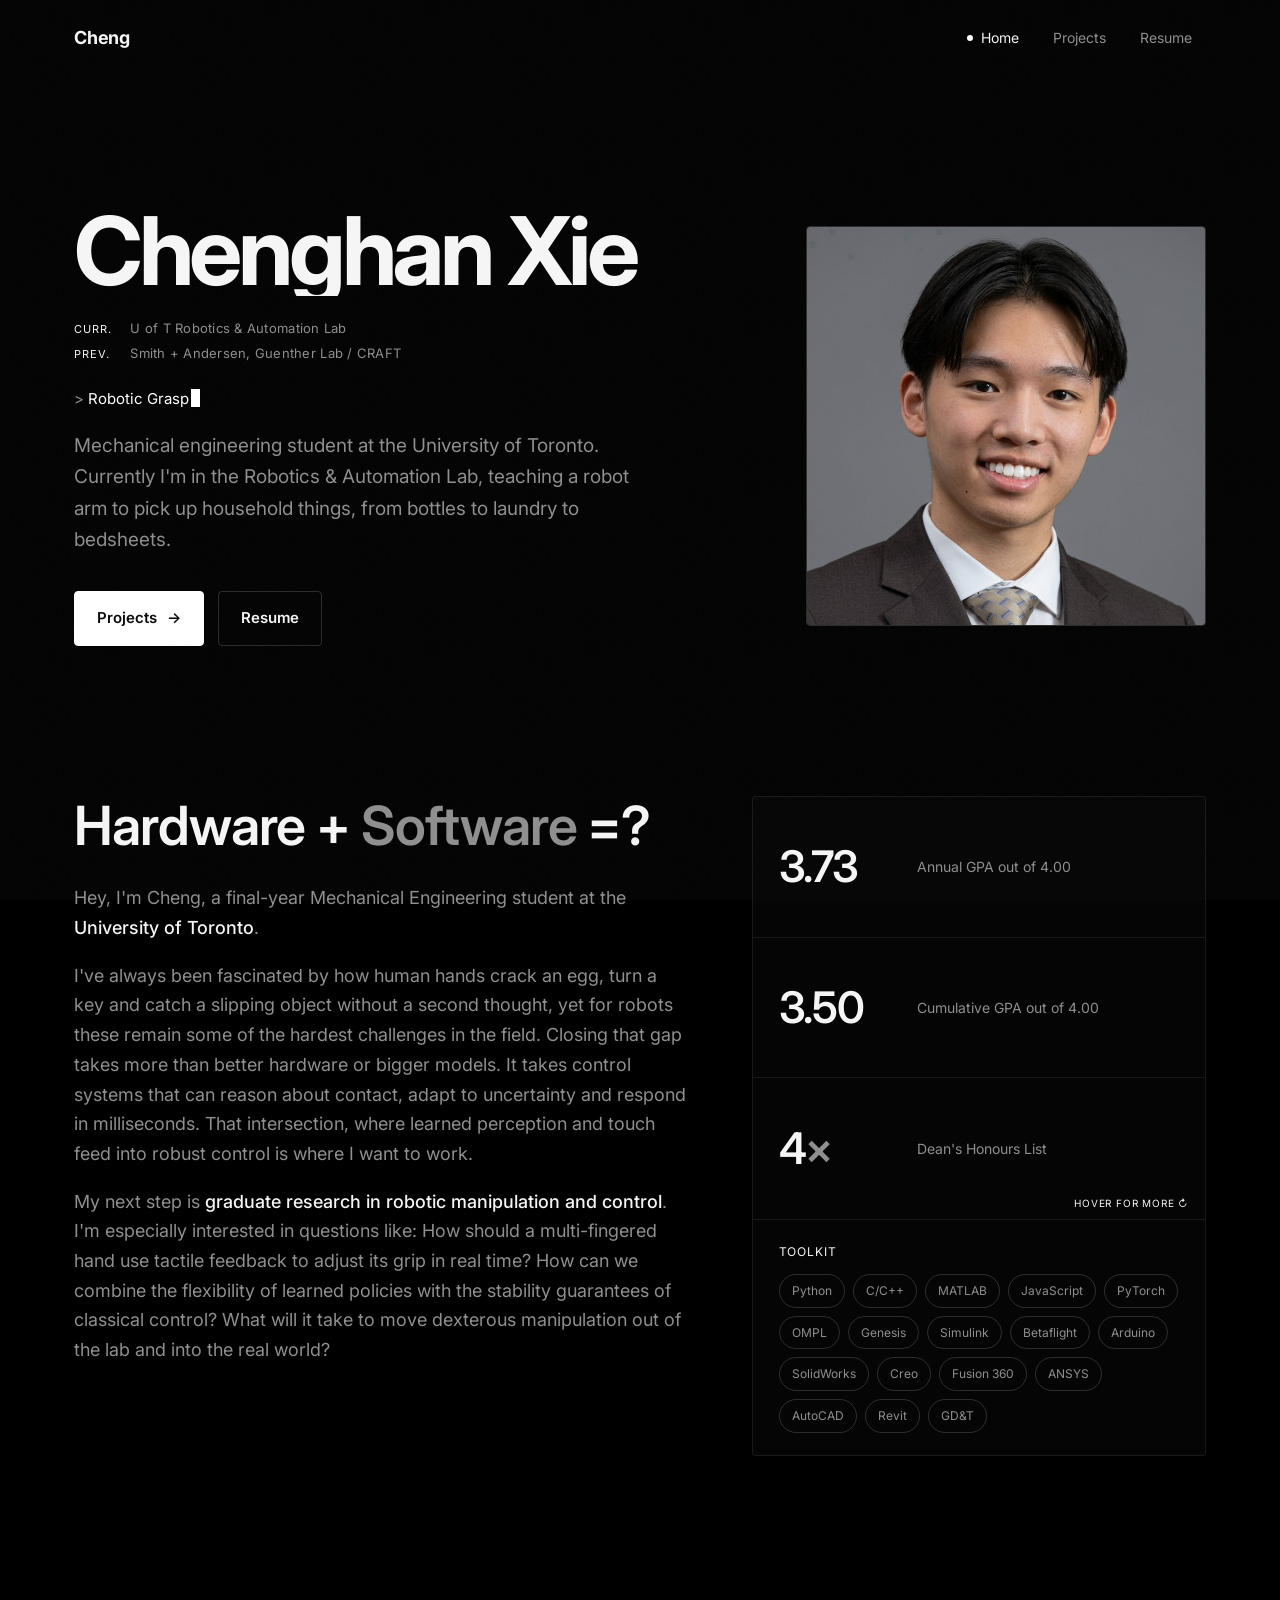
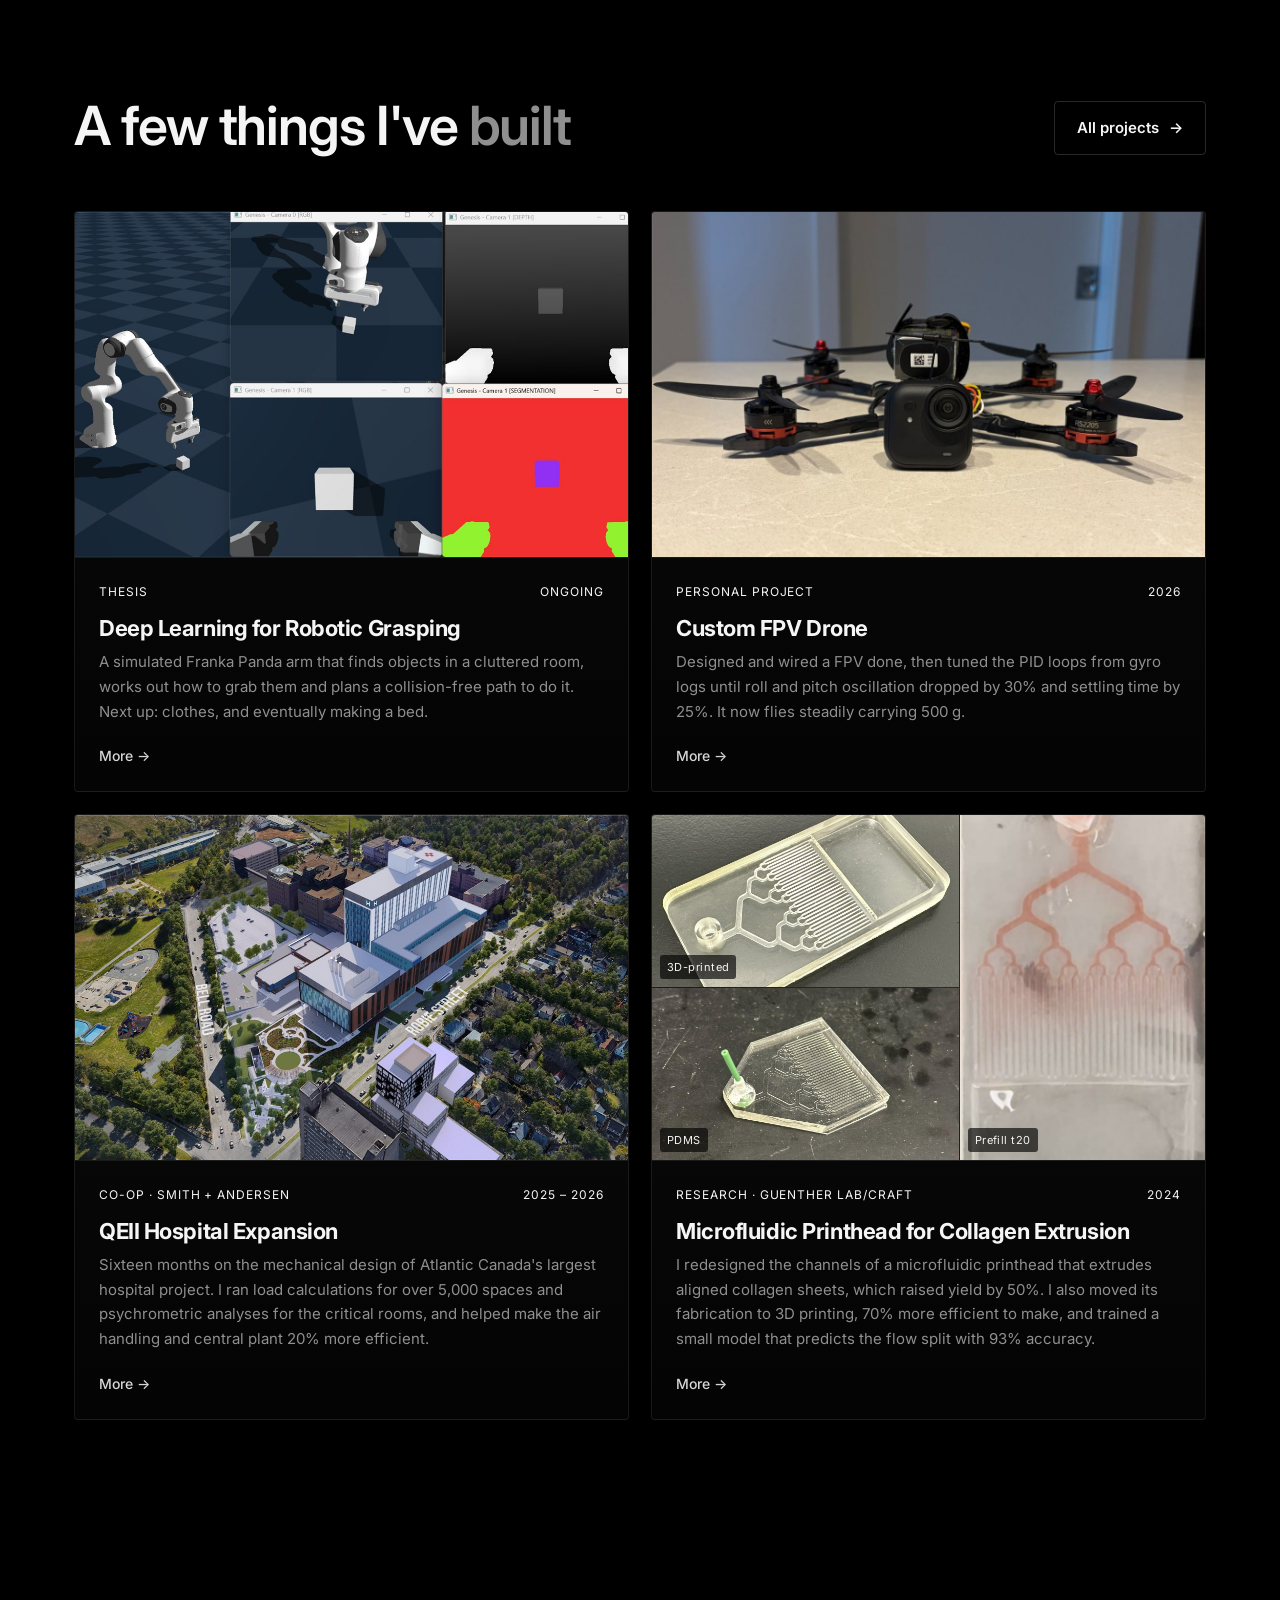
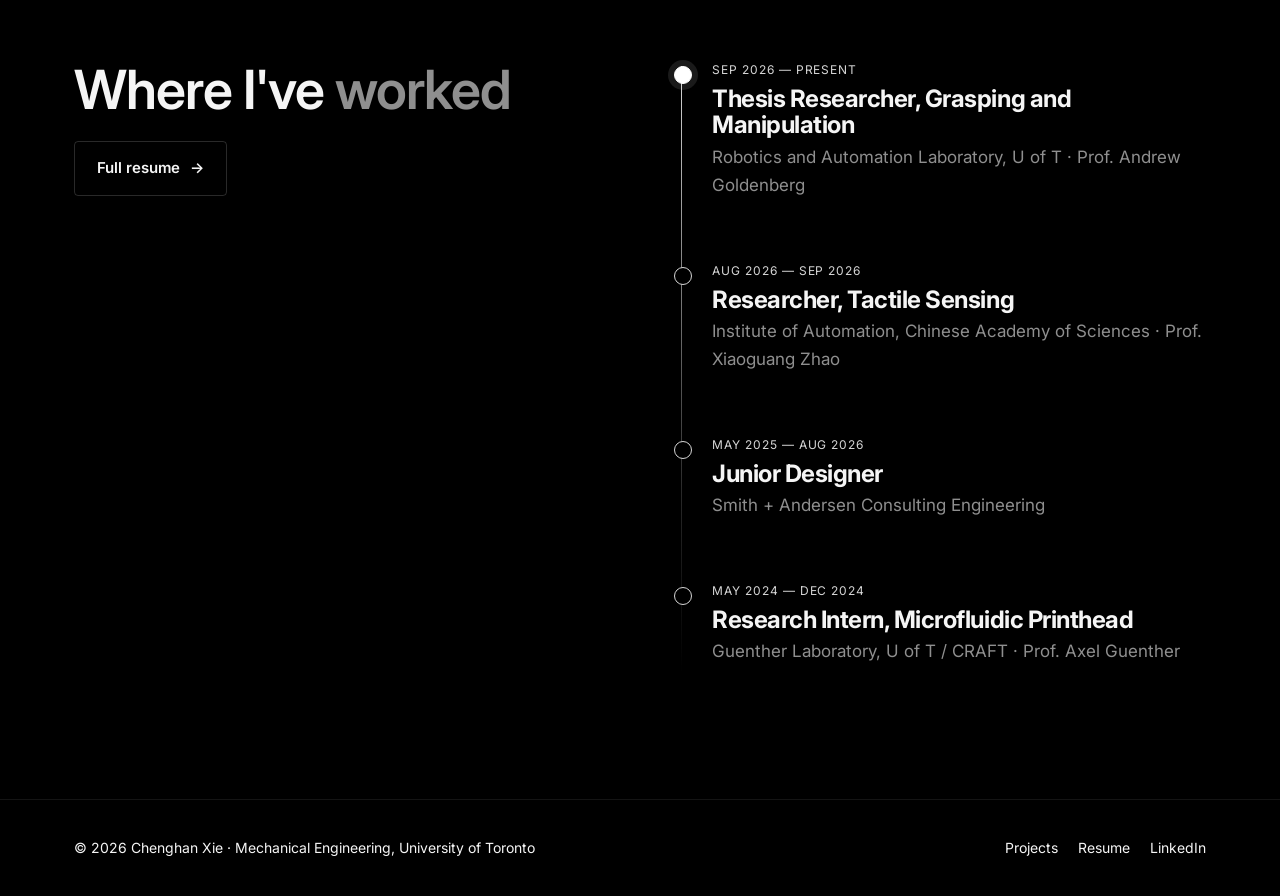
==== commit 87406e33: "Update thesis and SNN project, fix resume on phones" ====
--- a/index.html
+++ b/index.html
@@ -183,7 +183,7 @@
         <div class="tl-item reveal">
           <div class="when mono">May 2025 — Aug 2026</div>
           <h3>Junior Designer</h3>
-          <div class="where">Smith + Andersen Consulting Engineering · North York, ON</div>
+          <div class="where">Smith + Andersen Consulting Engineering</div>
         </div>
         <div class="tl-item reveal">
           <div class="when mono">May 2024 — Dec 2024</div>
--- a/style.css
+++ b/style.css
@@ -1013,6 +1013,33 @@
 @media (max-width: 720px) {
   .tex-canvas { padding: 12px; }
   .tex-pages, .tex-sep { display: none; }
+}
+
+@media screen and (max-width: 720px) {
+  .tex-tools button[data-zoom], .tex-zoom { display: none; }
+  .tex-canvas { padding: 0; overflow: visible; }
+  .tex-frame { width: auto; height: auto; }
+  .tex-page {
+    --pt: 1.6px;
+    width: 100%;
+    min-height: 0;
+    padding: 22px 16px 26px;
+    box-shadow: none;
+    line-height: 1.35;
+  }
+  .tex-heading p { line-height: 1.5; }
+  .tex-list { padding-left: 0; }
+  .tex-sub { margin-bottom: 10px; }
+  .tex-sub .row { flex-direction: column; gap: 0; width: 100%; }
+  .tex-sub .row > :last-child { white-space: normal; }
+  .tex-sub .row > :last-child:not(:first-child) { font-size: 0.92em; color: #444; }
+  .tex-sub.project .row > span:first-child { line-height: 1.3; }
+  .tex-sub ul { padding-left: 1.2em; }
+  .tex-sub li { margin-bottom: 4px; }
+  .tex-sub li::before { left: -0.85em; top: 0.6em; }
+  .tex-skills { line-height: 1.55; }
+  .tex-skills b { display: block; margin-top: 4px; }
+  .tex-pub { line-height: 1.4; }
 }
 
 .bar-skill { margin-bottom: 12px; }
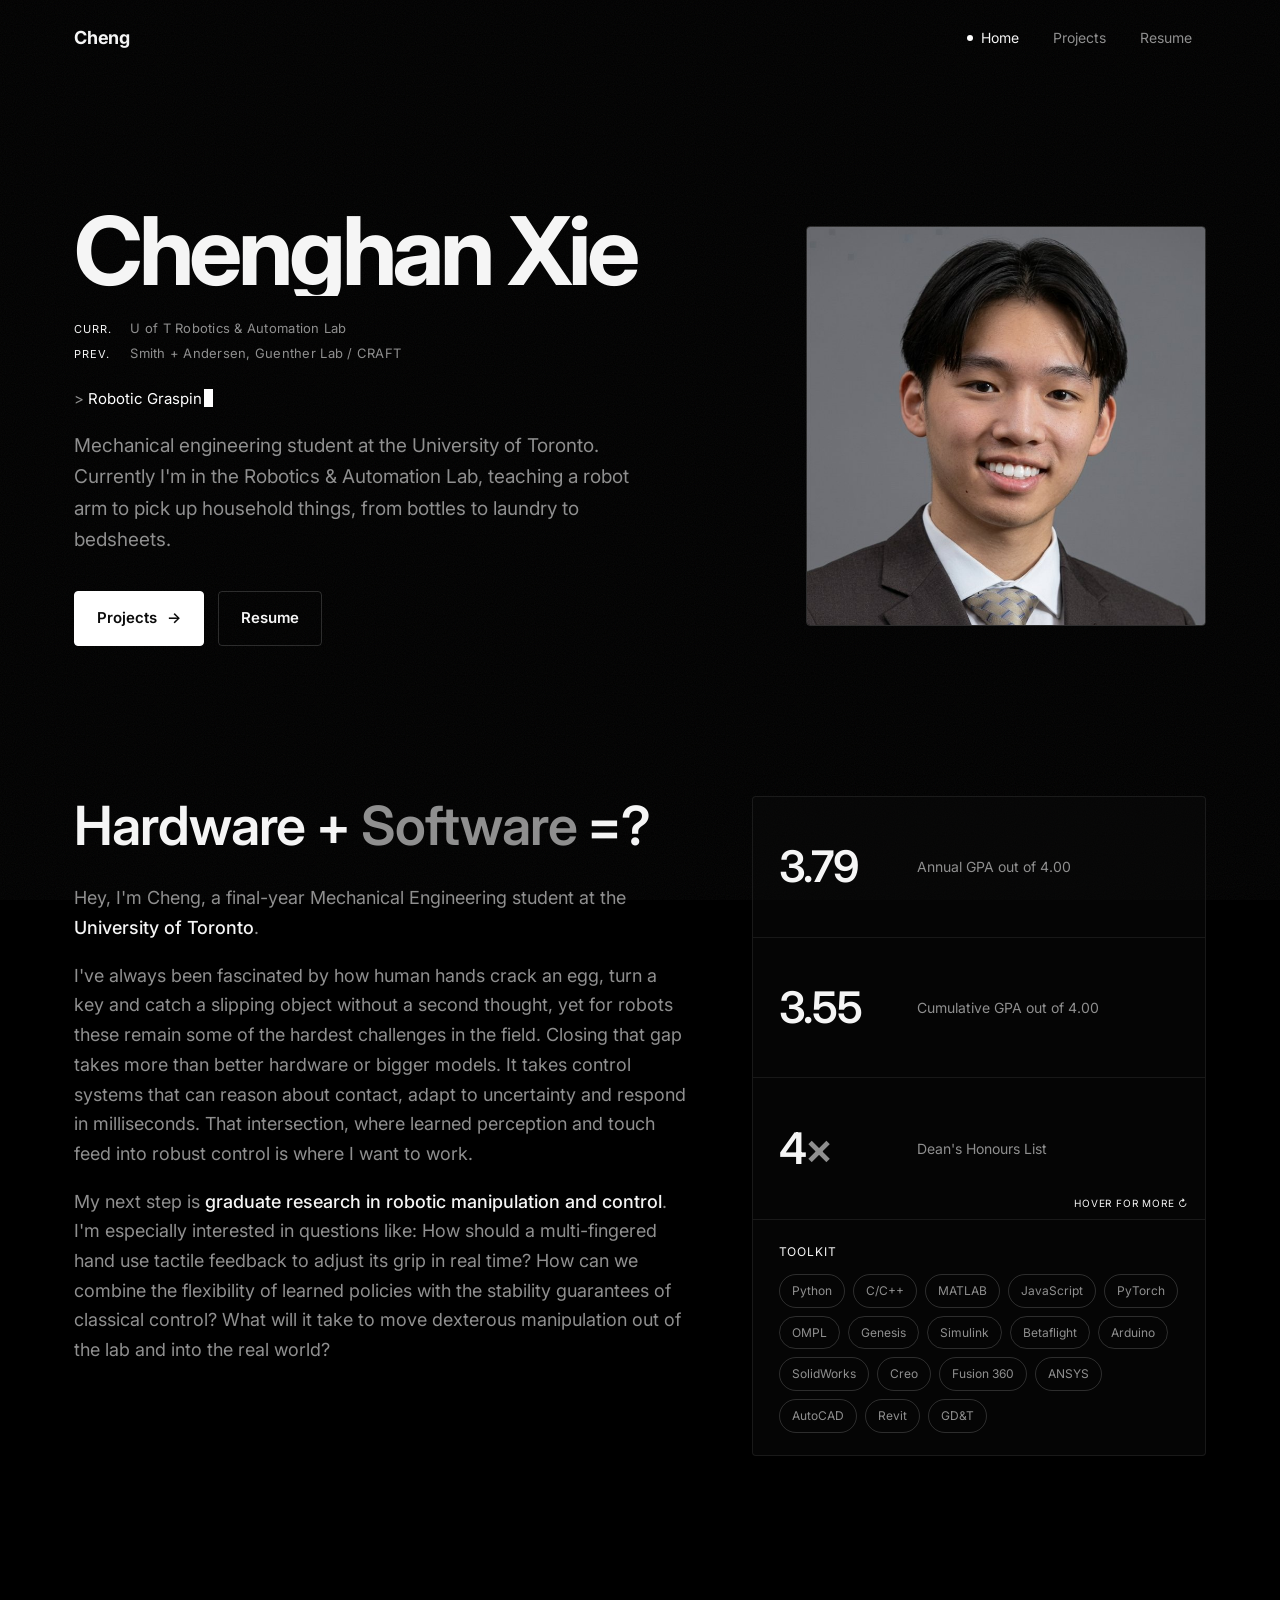
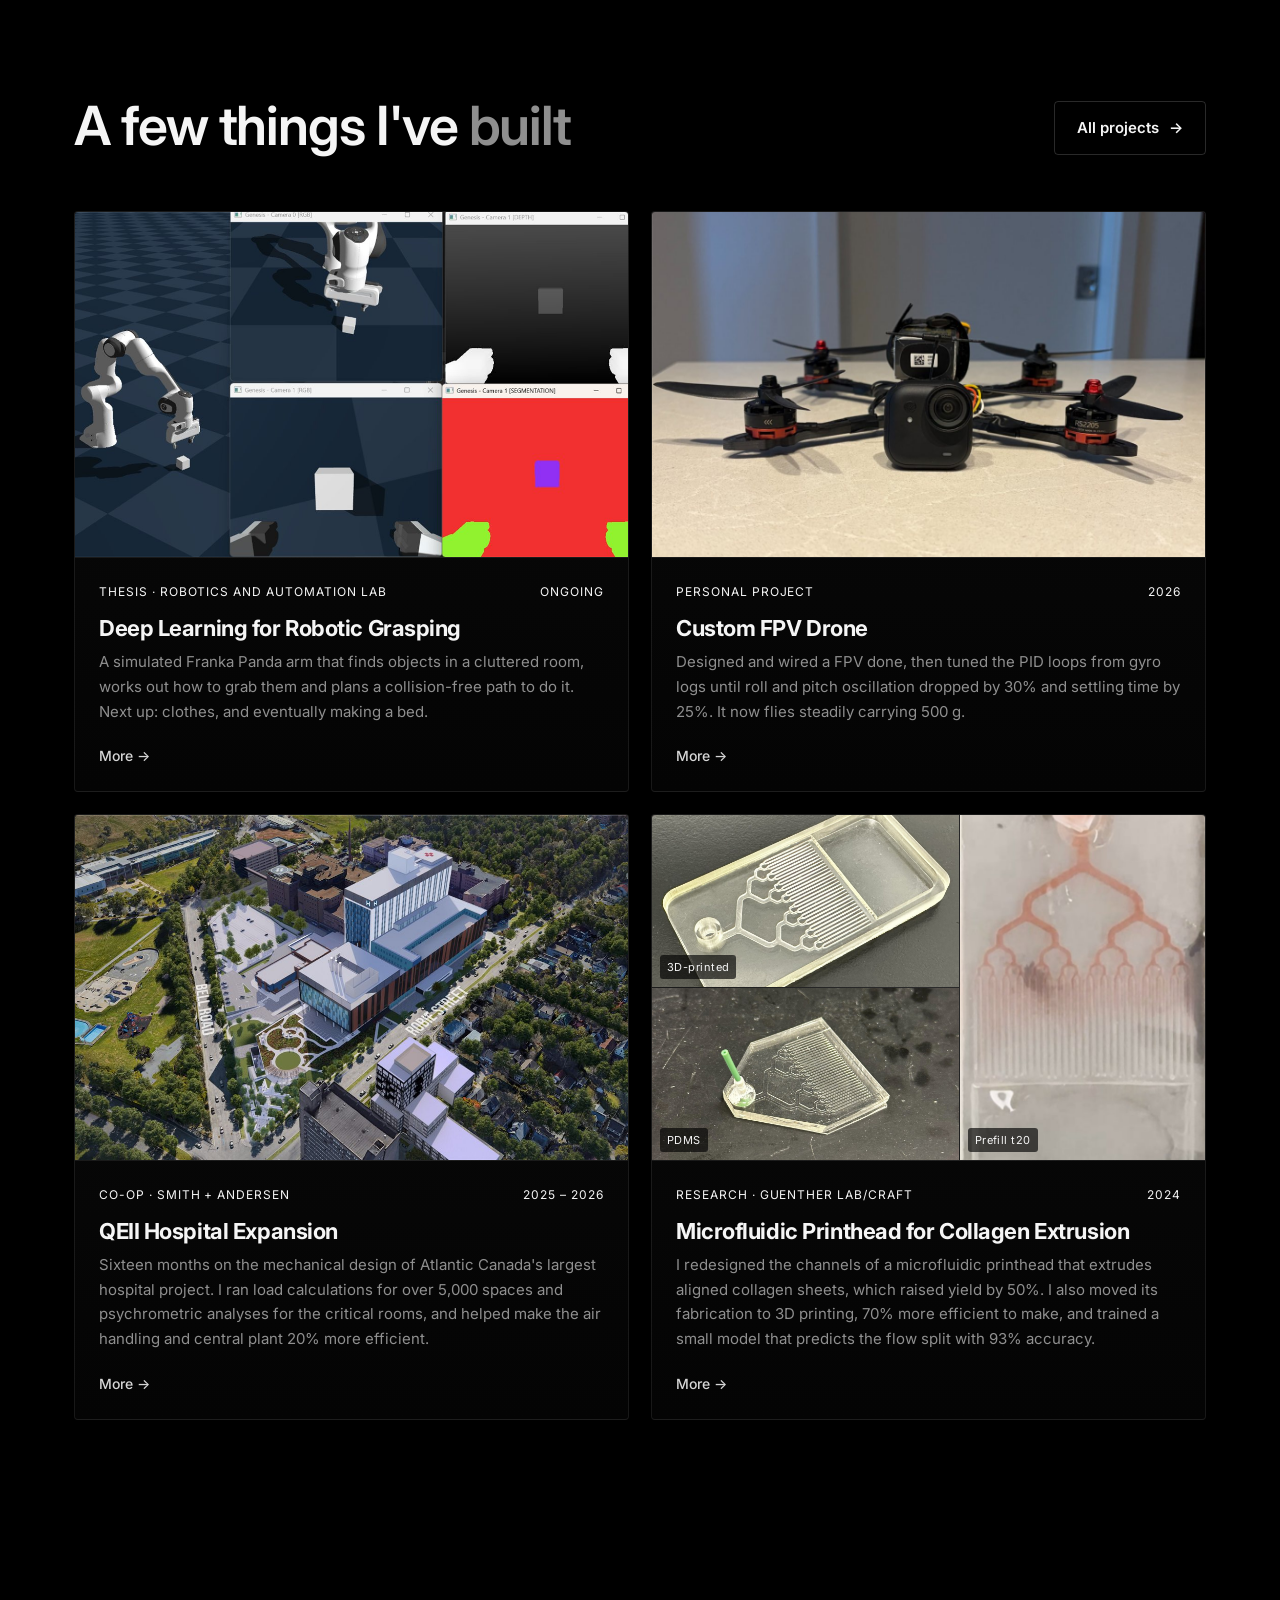
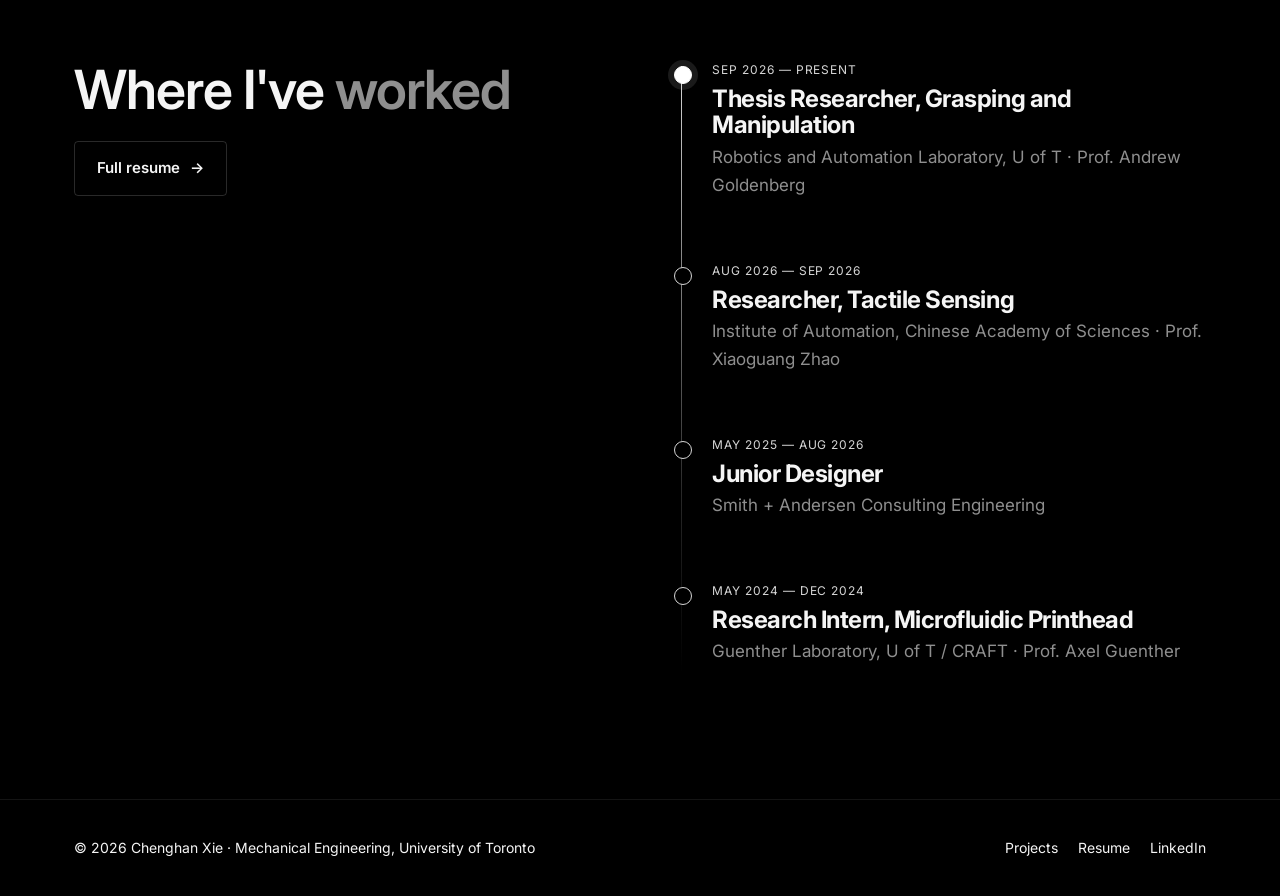
==== commit 48ab5594: "Updated main page" ====
--- a/index.html
+++ b/index.html
@@ -107,7 +107,7 @@
         <a href="projects.html#thesis" class="pcard reveal">
           <div class="viz"><img src="images/web/thesis-genesis.jpg" alt="Simulated Franka Panda arm reaching for a cube in Genesis, with RGB, depth and segmentation camera views" loading="lazy"></div>
           <div class="body">
-            <div class="meta mono"><span>Thesis</span><span>Ongoing</span></div>
+            <div class="meta mono"><span>Thesis · Robotics and Automation Lab</span><span>Ongoing</span></div>
             <h3>Deep Learning for Robotic Grasping</h3>
             <p>A simulated Franka Panda arm that finds objects in a cluttered room, works out how to grab them and plans a collision-free path to do it. Next up: clothes, and eventually making a bed.</p>
             <span class="more">More →</span>
